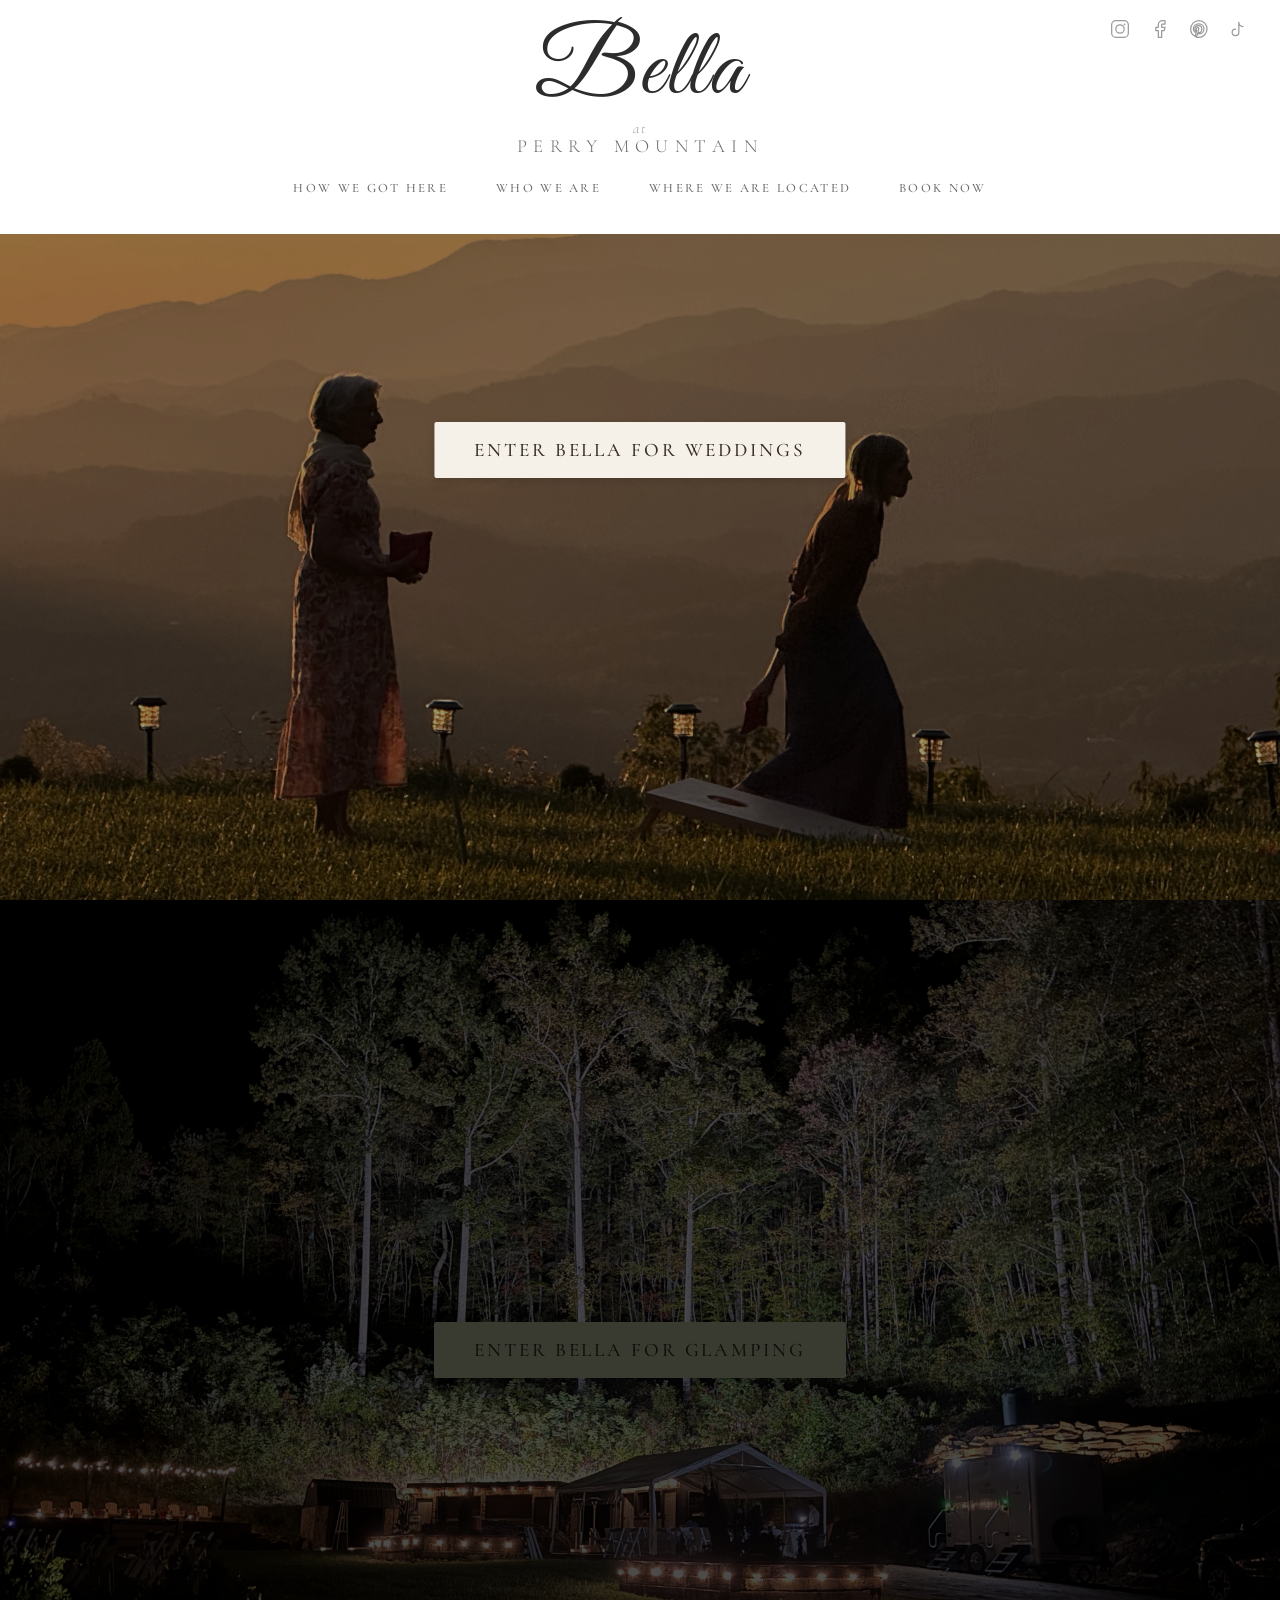
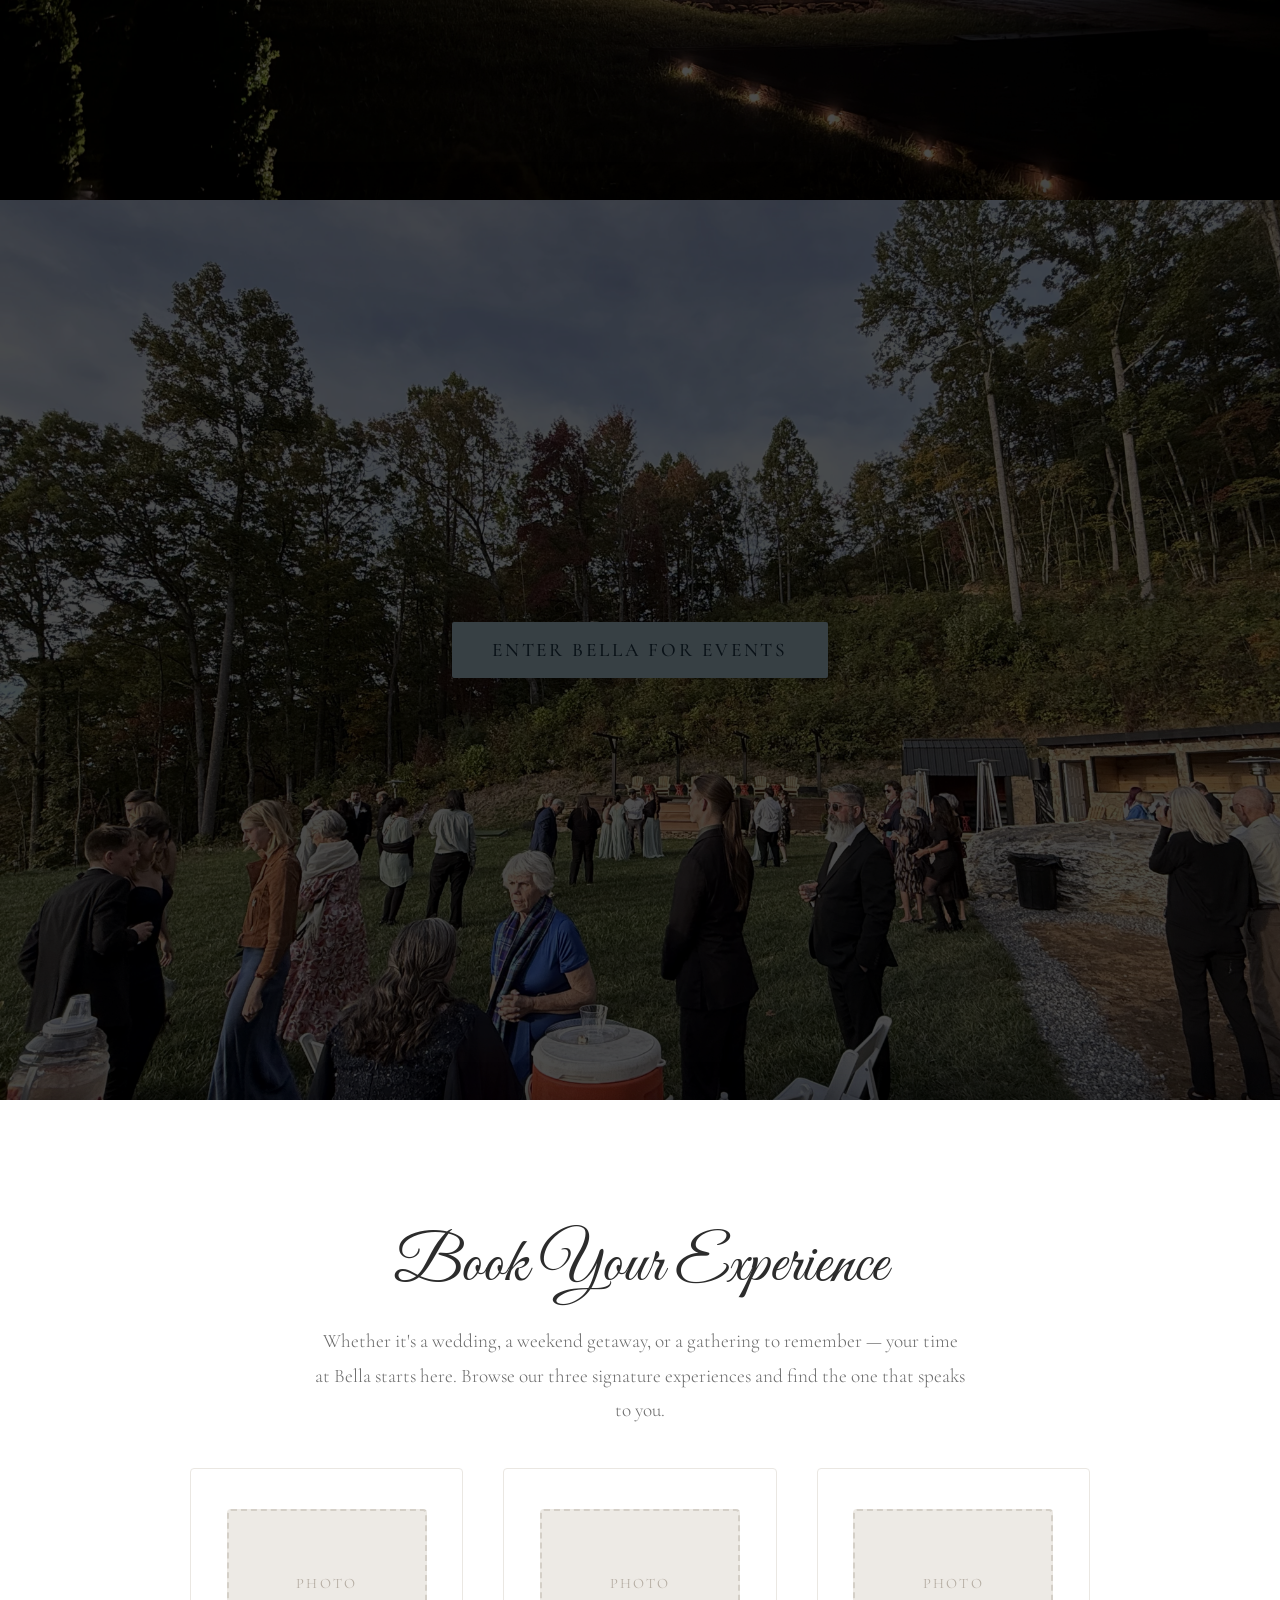
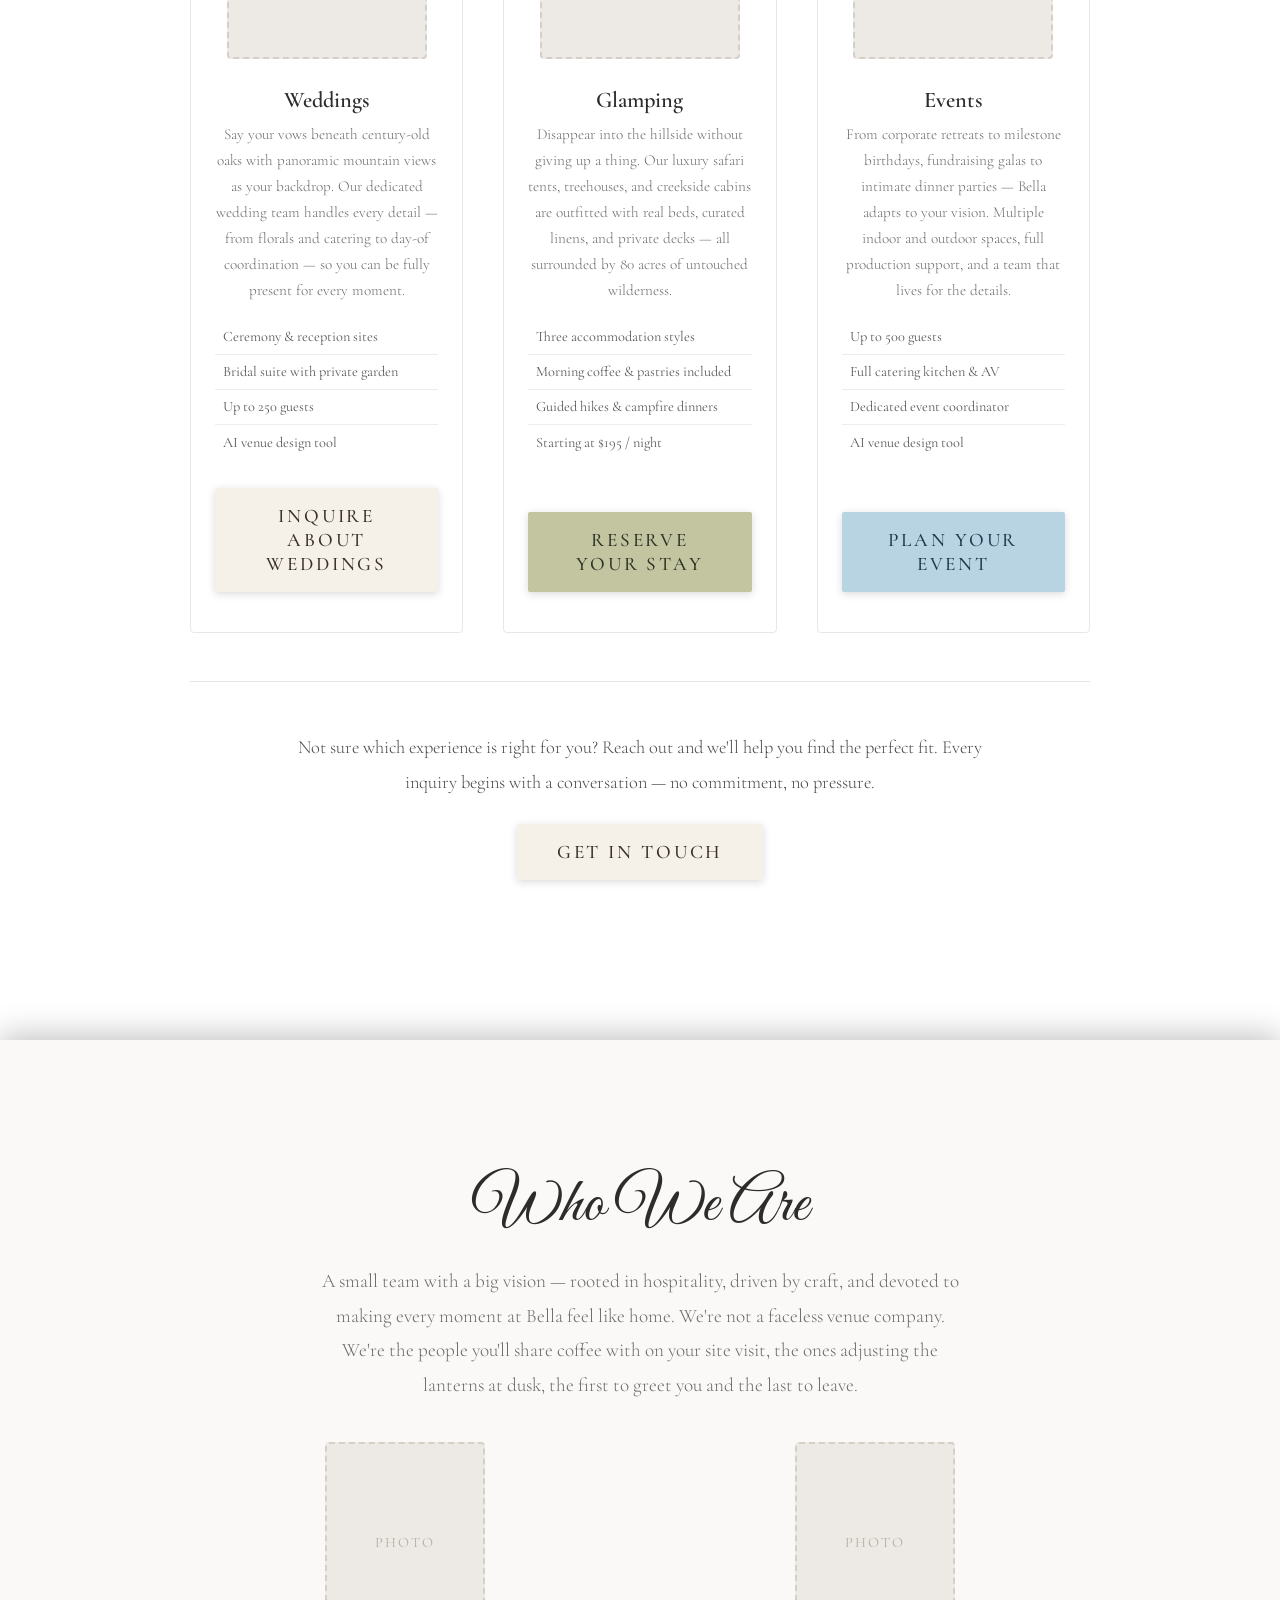
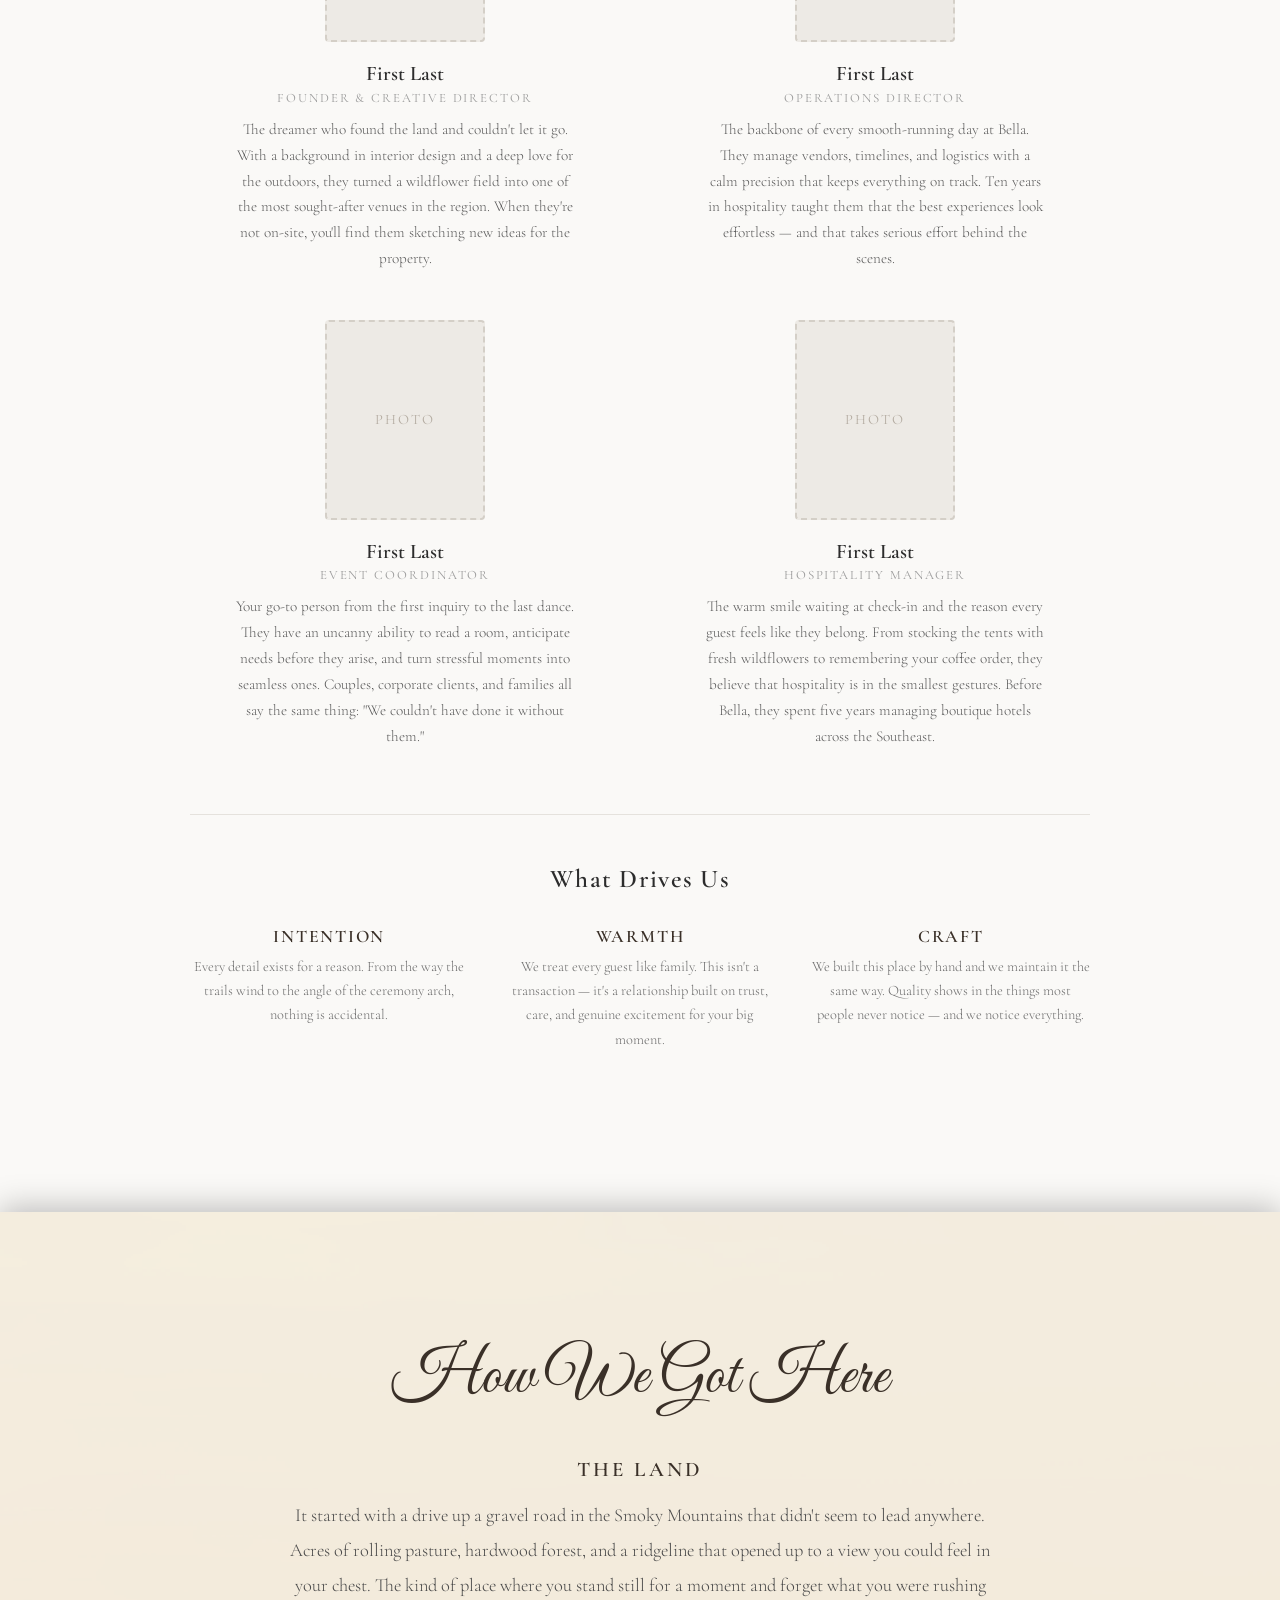
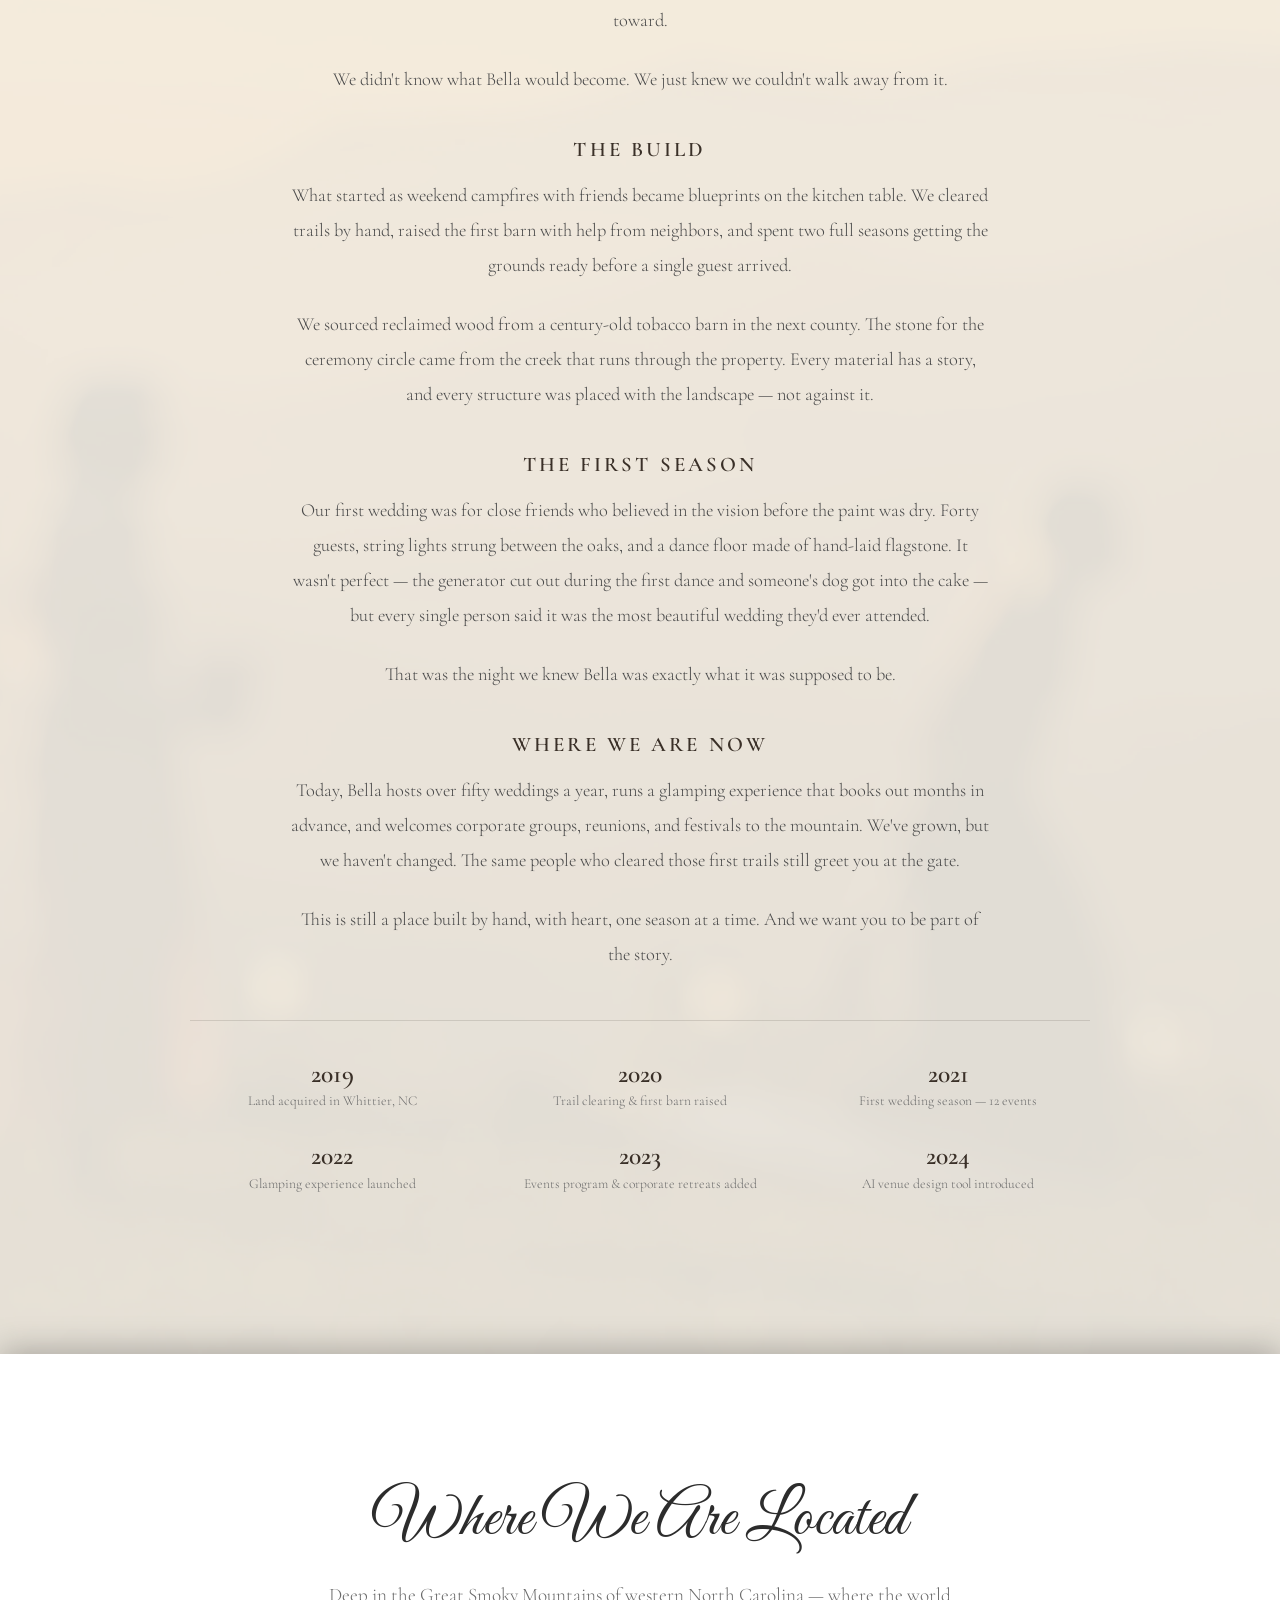
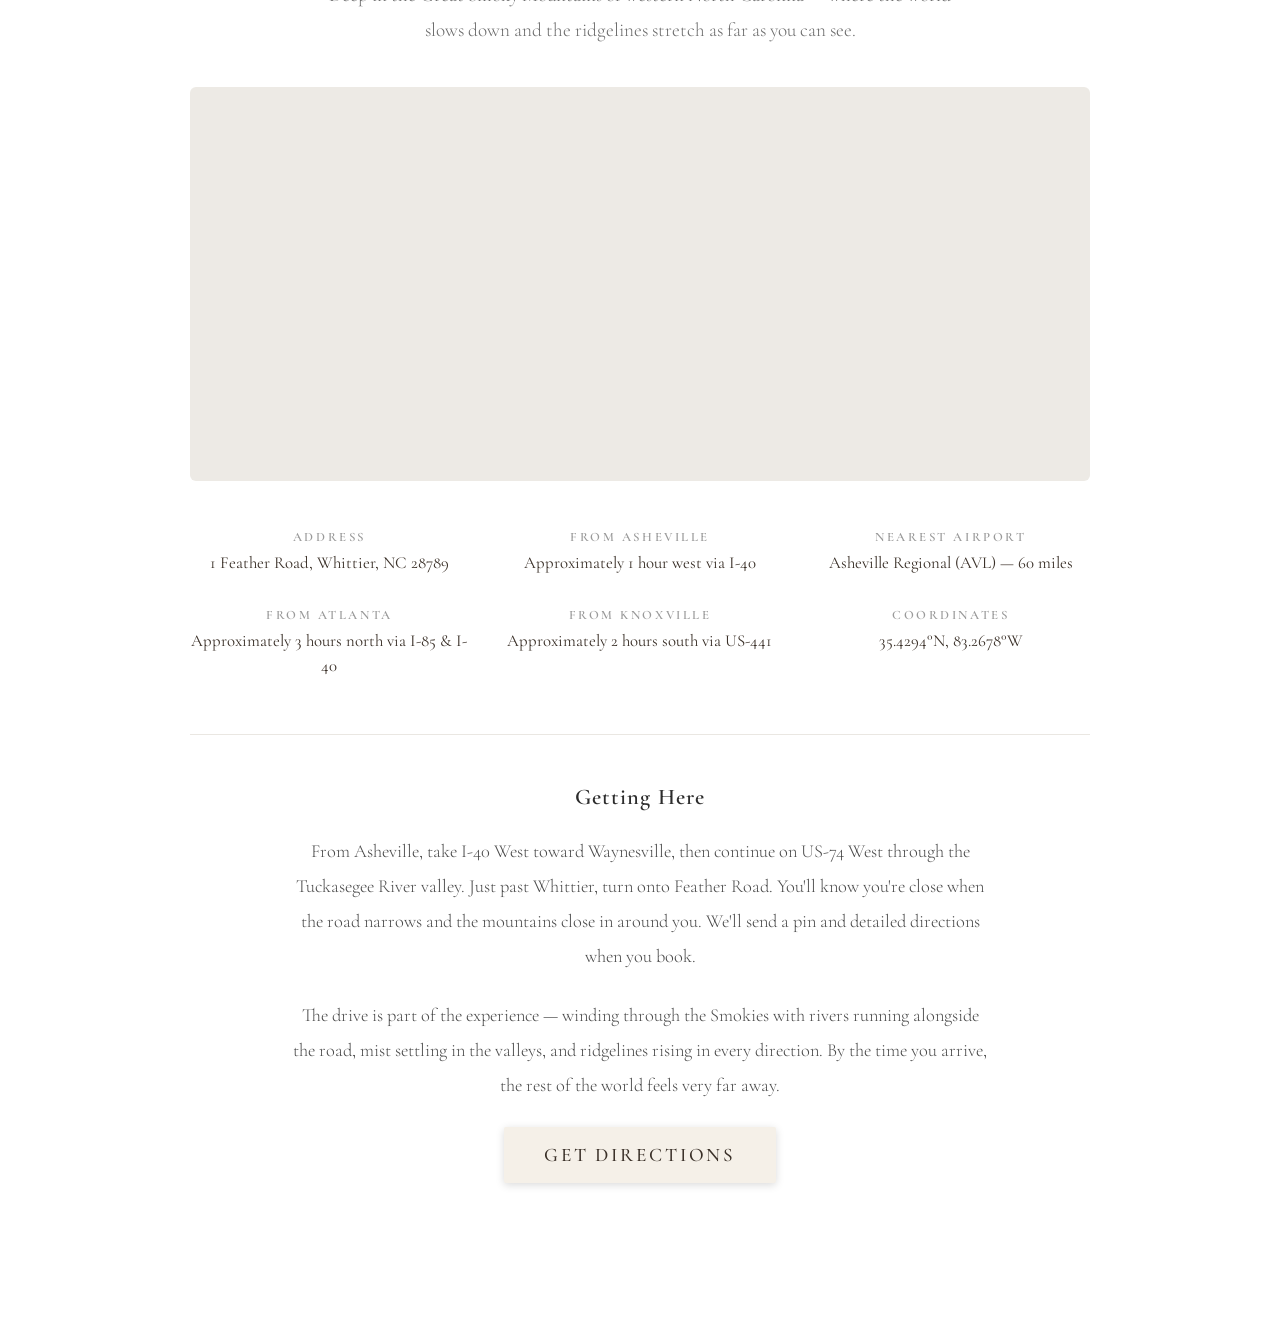
==== index.html @ 5f1b98a3 "first commit" ====
<!DOCTYPE html>
<html lang="en">
<head>
  <meta charset="UTF-8">
  <meta name="viewport" content="width=device-width, initial-scale=1.0">
  <title>Bella at Perry Mountain</title>
  <link rel="preconnect" href="https://fonts.googleapis.com">
  <link rel="preconnect" href="https://fonts.gstatic.com" crossorigin>
  <link href="https://fonts.googleapis.com/css2?family=Cormorant+Garamond:ital,wght@0,300;0,400;0,500;0,600;1,300;1,400&family=Great+Vibes&display=swap" rel="stylesheet">
  <link rel="stylesheet" href="base.css">
  <link rel="stylesheet" href="styles.css">
</head>
<body>

  <header class="site-header">
    <div class="header-social">
      <!-- Instagram -->
      <a href="#" class="header-social__link" aria-label="Instagram">
        <svg viewBox="0 0 24 24" fill="none" stroke="currentColor" stroke-width="1.5" stroke-linecap="round" stroke-linejoin="round">
          <rect x="2" y="2" width="20" height="20" rx="5" ry="5"/>
          <circle cx="12" cy="12" r="5"/>
          <circle cx="17.5" cy="6.5" r="1" fill="currentColor" stroke="none"/>
        </svg>
      </a>
      <!-- Facebook -->
      <a href="#" class="header-social__link" aria-label="Facebook">
        <svg viewBox="0 0 24 24" fill="none" stroke="currentColor" stroke-width="1.5" stroke-linecap="round" stroke-linejoin="round">
          <path d="M18 2h-3a5 5 0 0 0-5 5v3H7v4h3v8h4v-8h3l1-4h-4V7a1 1 0 0 1 1-1h3z"/>
        </svg>
      </a>
      <!-- Pinterest -->
      <a href="#" class="header-social__link" aria-label="Pinterest">
        <svg viewBox="0 0 24 24" fill="none" stroke="currentColor" stroke-width="1.5" stroke-linecap="round" stroke-linejoin="round">
          <path d="M12 2C6.48 2 2 6.48 2 12c0 4.08 2.46 7.58 5.97 9.1-.08-.72-.16-1.84.03-2.63.17-.71 1.12-4.74 1.12-4.74s-.29-.57-.29-1.41c0-1.32.77-2.31 1.72-2.31.81 0 1.2.61 1.2 1.34 0 .82-.52 2.04-.79 3.17-.22.95.47 1.72 1.41 1.72 1.69 0 2.99-1.78 2.99-4.36 0-2.28-1.64-3.87-3.98-3.87-2.71 0-4.3 2.03-4.3 4.13 0 .82.31 1.69.71 2.17.08.09.09.18.07.27-.07.3-.24.95-.27 1.08-.04.18-.14.22-.33.13-1.24-.58-2.01-2.39-2.01-3.85 0-3.13 2.27-6 6.56-6 3.44 0 6.12 2.46 6.12 5.74 0 3.42-2.16 6.17-5.15 6.17-1.01 0-1.95-.52-2.28-1.14l-.62 2.36c-.22.87-.83 1.96-1.24 2.62.93.29 1.92.44 2.95.44 5.52 0 10-4.48 10-10S17.52 2 12 2z"/>
        </svg>
      </a>
      <!-- TikTok -->
      <a href="#" class="header-social__link" aria-label="TikTok">
        <svg viewBox="0 0 24 24" fill="none" stroke="currentColor" stroke-width="1.5" stroke-linecap="round" stroke-linejoin="round">
          <path d="M9 12a4 4 0 1 0 4 4V4a5 5 0 0 0 5 5"/>
        </svg>
      </a>
    </div>
    <div class="header-brand">
      <h1 class="brand-name">Bella</h1>
      <p class="brand-at">at</p>
      <p class="brand-location">Perry Mountain</p>
    </div>
    <nav class="header-nav">
      <a href="#how-we-got-here" class="header-nav__link">How We Got Here</a>
      <a href="#who-we-are" class="header-nav__link">Who We Are</a>
      <a href="#where-we-are" class="header-nav__link">Where We Are Located</a>
      <a href="#book-now" class="header-nav__link">Book Now</a>
    </nav>
  </header>

  <main class="sections">
    <section class="section section--weddings">
      <div class="section__overlay"></div>
    </section>

    <section class="section section--glamping">
      <div class="section__overlay"></div>
      <div class="section__content">
        <a href="glamping.html" class="btn btn--olive">Enter Bella for Glamping</a>
      </div>
    </section>

    <section class="section section--events">
      <div class="section__overlay"></div>
      <div class="section__content">
        <a href="events.html" class="btn btn--blue">Enter Bella for Events</a>
      </div>
    </section>
  </main>

  <!-- Wedding button lives outside sections so position:fixed works -->
  <a href="weddings.html" class="btn btn--cream btn--wedding-fixed">Enter Bella for Weddings</a>

  <!-- ===== Book Now ===== -->
  <div id="book-now" class="hp-scroll-wrap">
    <section class="hp-section hp-book">
      <div class="hp-container hp-fade">
        <h2 class="hp-heading">Book Your Experience</h2>
        <p class="hp-subtext">
          Whether it's a wedding, a weekend getaway, or a gathering to remember &mdash;
          your time at Bella starts here. Browse our three signature experiences and find the
          one that speaks to you.
        </p>
        <div class="hp-book__options">
          <div class="hp-book__card">
            <div class="hp-book__card-icon">
              <div class="hp-placeholder-img hp-placeholder-img--sm"><span>Photo</span></div>
            </div>
            <h3 class="hp-book__card-title">Weddings</h3>
            <p class="hp-book__card-desc">
              Say your vows beneath century-old oaks with panoramic mountain views as your
              backdrop. Our dedicated wedding team handles every detail &mdash; from florals
              and catering to day-of coordination &mdash; so you can be fully present for
              every moment.
            </p>
            <ul class="hp-book__card-features">
              <li>Ceremony &amp; reception sites</li>
              <li>Bridal suite with private garden</li>
              <li>Up to 250 guests</li>
              <li>AI venue design tool</li>
            </ul>
            <a href="weddings.html" class="btn btn--cream">Inquire About Weddings</a>
          </div>
          <div class="hp-book__card">
            <div class="hp-book__card-icon">
              <div class="hp-placeholder-img hp-placeholder-img--sm"><span>Photo</span></div>
            </div>
            <h3 class="hp-book__card-title">Glamping</h3>
            <p class="hp-book__card-desc">
              Disappear into the hillside without giving up a thing. Our luxury safari tents,
              treehouses, and creekside cabins are outfitted with real beds, curated linens,
              and private decks &mdash; all surrounded by 80 acres of untouched wilderness.
            </p>
            <ul class="hp-book__card-features">
              <li>Three accommodation styles</li>
              <li>Morning coffee &amp; pastries included</li>
              <li>Guided hikes &amp; campfire dinners</li>
              <li>Starting at $195 / night</li>
            </ul>
            <a href="glamping.html" class="btn btn--olive">Reserve Your Stay</a>
          </div>
          <div class="hp-book__card">
            <div class="hp-book__card-icon">
              <div class="hp-placeholder-img hp-placeholder-img--sm"><span>Photo</span></div>
            </div>
            <h3 class="hp-book__card-title">Events</h3>
            <p class="hp-book__card-desc">
              From corporate retreats to milestone birthdays, fundraising galas to intimate
              dinner parties &mdash; Bella adapts to your vision. Multiple indoor and outdoor
              spaces, full production support, and a team that lives for the details.
            </p>
            <ul class="hp-book__card-features">
              <li>Up to 500 guests</li>
              <li>Full catering kitchen &amp; AV</li>
              <li>Dedicated event coordinator</li>
              <li>AI venue design tool</li>
            </ul>
            <a href="events.html" class="btn btn--blue">Plan Your Event</a>
          </div>
        </div>
        <div class="hp-book__footer">
          <p class="hp-body">
            Not sure which experience is right for you? Reach out and we'll help you
            find the perfect fit. Every inquiry begins with a conversation &mdash; no
            commitment, no pressure.
          </p>
          <a href="#" class="btn btn--cream">Get in Touch</a>
        </div>
      </div>
    </section>
  </div>

  <!-- ===== Who We Are ===== -->
  <div id="who-we-are" class="hp-scroll-wrap">
    <section class="hp-section hp-who">
      <div class="hp-container hp-fade">
        <h2 class="hp-heading">Who We Are</h2>
        <p class="hp-subtext">
          A small team with a big vision &mdash; rooted in hospitality, driven by craft,
          and devoted to making every moment at Bella feel like home. We're not a faceless
          venue company. We're the people you'll share coffee with on your site visit, the
          ones adjusting the lanterns at dusk, the first to greet you and the last to leave.
        </p>

        <div class="hp-who__grid">
          <div class="hp-who__card">
            <div class="hp-who__photo"><span class="hp-who__photo-label">Photo</span></div>
            <h3 class="hp-who__name">First Last</h3>
            <p class="hp-who__title">Founder &amp; Creative Director</p>
            <p class="hp-who__bio">
              The dreamer who found the land and couldn't let it go. With a background in
              interior design and a deep love for the outdoors, they turned a wildflower
              field into one of the most sought-after venues in the region. When they're
              not on-site, you'll find them sketching new ideas for the property.
            </p>
          </div>
          <div class="hp-who__card">
            <div class="hp-who__photo"><span class="hp-who__photo-label">Photo</span></div>
            <h3 class="hp-who__name">First Last</h3>
            <p class="hp-who__title">Operations Director</p>
            <p class="hp-who__bio">
              The backbone of every smooth-running day at Bella. They manage vendors,
              timelines, and logistics with a calm precision that keeps everything on track.
              Ten years in hospitality taught them that the best experiences look effortless
              &mdash; and that takes serious effort behind the scenes.
            </p>
          </div>
          <div class="hp-who__card">
            <div class="hp-who__photo"><span class="hp-who__photo-label">Photo</span></div>
            <h3 class="hp-who__name">First Last</h3>
            <p class="hp-who__title">Event Coordinator</p>
            <p class="hp-who__bio">
              Your go-to person from the first inquiry to the last dance. They have an
              uncanny ability to read a room, anticipate needs before they arise, and turn
              stressful moments into seamless ones. Couples, corporate clients, and families
              all say the same thing: "We couldn't have done it without them."
            </p>
          </div>
          <div class="hp-who__card">
            <div class="hp-who__photo"><span class="hp-who__photo-label">Photo</span></div>
            <h3 class="hp-who__name">First Last</h3>
            <p class="hp-who__title">Hospitality Manager</p>
            <p class="hp-who__bio">
              The warm smile waiting at check-in and the reason every guest feels like they
              belong. From stocking the tents with fresh wildflowers to remembering your
              coffee order, they believe that hospitality is in the smallest gestures. Before
              Bella, they spent five years managing boutique hotels across the Southeast.
            </p>
          </div>
        </div>

        <div class="hp-who__values">
          <h3 class="hp-who__values-heading">What Drives Us</h3>
          <div class="hp-who__values-grid">
            <div class="hp-who__value">
              <h4 class="hp-who__value-title">Intention</h4>
              <p class="hp-who__value-desc">
                Every detail exists for a reason. From the way the trails wind to the angle
                of the ceremony arch, nothing is accidental.
              </p>
            </div>
            <div class="hp-who__value">
              <h4 class="hp-who__value-title">Warmth</h4>
              <p class="hp-who__value-desc">
                We treat every guest like family. This isn't a transaction &mdash; it's a
                relationship built on trust, care, and genuine excitement for your big moment.
              </p>
            </div>
            <div class="hp-who__value">
              <h4 class="hp-who__value-title">Craft</h4>
              <p class="hp-who__value-desc">
                We built this place by hand and we maintain it the same way. Quality shows in
                the things most people never notice &mdash; and we notice everything.
              </p>
            </div>
          </div>
        </div>
      </div>
    </section>
  </div>

  <!-- ===== How We Got Here ===== -->
  <div id="how-we-got-here" class="hp-scroll-wrap">
    <section class="hp-section hp-story">
      <div class="hp-story__bg"></div>
      <div class="hp-story__overlay"></div>
      <div class="hp-container hp-story__content hp-fade">
        <h2 class="hp-heading">How We Got Here</h2>

        <div class="hp-story__chapter">
          <h3 class="hp-story__chapter-title">The Land</h3>
          <p class="hp-body">
            It started with a drive up a gravel road in the Smoky Mountains that didn't
            seem to lead anywhere. Acres of rolling pasture, hardwood forest, and a ridgeline
            that opened up to a view you could feel in your chest. The kind of place where you
            stand still for a moment and forget what you were rushing toward.
          </p>
          <p class="hp-body">
            We didn't know what Bella would become. We just knew we couldn't walk away from it.
          </p>
        </div>

        <div class="hp-story__chapter">
          <h3 class="hp-story__chapter-title">The Build</h3>
          <p class="hp-body">
            What started as weekend campfires with friends became blueprints on the kitchen
            table. We cleared trails by hand, raised the first barn with help from neighbors,
            and spent two full seasons getting the grounds ready before a single guest arrived.
          </p>
          <p class="hp-body">
            We sourced reclaimed wood from a century-old tobacco barn in the next county.
            The stone for the ceremony circle came from the creek that runs through the
            property. Every material has a story, and every structure was placed with the
            landscape &mdash; not against it.
          </p>
        </div>

        <div class="hp-story__chapter">
          <h3 class="hp-story__chapter-title">The First Season</h3>
          <p class="hp-body">
            Our first wedding was for close friends who believed in the vision before
            the paint was dry. Forty guests, string lights strung between the oaks, and a
            dance floor made of hand-laid flagstone. It wasn't perfect &mdash; the
            generator cut out during the first dance and someone's dog got into the cake
            &mdash; but every single person said it was the most beautiful wedding they'd
            ever attended.
          </p>
          <p class="hp-body">
            That was the night we knew Bella was exactly what it was supposed to be.
          </p>
        </div>

        <div class="hp-story__chapter">
          <h3 class="hp-story__chapter-title">Where We Are Now</h3>
          <p class="hp-body">
            Today, Bella hosts over fifty weddings a year, runs a glamping experience that
            books out months in advance, and welcomes corporate groups, reunions, and
            festivals to the mountain. We've grown, but we haven't changed. The same people
            who cleared those first trails still greet you at the gate.
          </p>
          <p class="hp-body">
            This is still a place built by hand, with heart, one season at a time. And we
            want you to be part of the story.
          </p>
        </div>

        <div class="hp-story__timeline">
          <div class="hp-story__milestone">
            <span class="hp-story__milestone-year">2019</span>
            <span class="hp-story__milestone-text">Land acquired in Whittier, NC</span>
          </div>
          <div class="hp-story__milestone">
            <span class="hp-story__milestone-year">2020</span>
            <span class="hp-story__milestone-text">Trail clearing &amp; first barn raised</span>
          </div>
          <div class="hp-story__milestone">
            <span class="hp-story__milestone-year">2021</span>
            <span class="hp-story__milestone-text">First wedding season &mdash; 12 events</span>
          </div>
          <div class="hp-story__milestone">
            <span class="hp-story__milestone-year">2022</span>
            <span class="hp-story__milestone-text">Glamping experience launched</span>
          </div>
          <div class="hp-story__milestone">
            <span class="hp-story__milestone-year">2023</span>
            <span class="hp-story__milestone-text">Events program &amp; corporate retreats added</span>
          </div>
          <div class="hp-story__milestone">
            <span class="hp-story__milestone-year">2024</span>
            <span class="hp-story__milestone-text">AI venue design tool introduced</span>
          </div>
        </div>
      </div>
    </section>
  </div>

  <!-- ===== Where We Are Located ===== -->
  <div id="where-we-are" class="hp-scroll-wrap">
    <section class="hp-section hp-location">
      <div class="hp-container hp-fade">
        <h2 class="hp-heading">Where We Are Located</h2>
        <p class="hp-subtext">
          Deep in the Great Smoky Mountains of western North Carolina &mdash;
          where the world slows down and the ridgelines stretch as far as you can see.
        </p>
        <div class="hp-location__map">
          <iframe
            src="https://www.google.com/maps/embed?pb=!1m18!1m12!1m3!1d3248.5!2d-83.2697425!3d35.4294298!2m3!1f0!2f0!3f0!3m2!1i1024!2i768!4f13.1!3m3!1m2!1s0x885941bca0c801f3%3A0x28cdac75ee9d4eee!2sBella%20Fiaba%20Venue!5e0!3m2!1sen!2sus!4v1700000000000"
            width="100%"
            height="100%"
            style="border:0;"
            allowfullscreen=""
            loading="lazy"
            referrerpolicy="no-referrer-when-downgrade">
          </iframe>
        </div>
        <div class="hp-location__details">
          <div class="hp-location__detail">
            <span class="hp-location__detail-label">Address</span>
            <span class="hp-location__detail-value">1 Feather Road, Whittier, NC 28789</span>
          </div>
          <div class="hp-location__detail">
            <span class="hp-location__detail-label">From Asheville</span>
            <span class="hp-location__detail-value">Approximately 1 hour west via I-40</span>
          </div>
          <div class="hp-location__detail">
            <span class="hp-location__detail-label">Nearest Airport</span>
            <span class="hp-location__detail-value">Asheville Regional (AVL) &mdash; 60 miles</span>
          </div>
          <div class="hp-location__detail">
            <span class="hp-location__detail-label">From Atlanta</span>
            <span class="hp-location__detail-value">Approximately 3 hours north via I-85 &amp; I-40</span>
          </div>
          <div class="hp-location__detail">
            <span class="hp-location__detail-label">From Knoxville</span>
            <span class="hp-location__detail-value">Approximately 2 hours south via US-441</span>
          </div>
          <div class="hp-location__detail">
            <span class="hp-location__detail-label">Coordinates</span>
            <span class="hp-location__detail-value">35.4294&deg;N, 83.2678&deg;W</span>
          </div>
        </div>
        <div class="hp-location__directions">
          <h3 class="hp-location__directions-heading">Getting Here</h3>
          <p class="hp-body">
            From Asheville, take I-40 West toward Waynesville, then continue on US-74 West
            through the Tuckasegee River valley. Just past Whittier, turn onto Feather Road.
            You'll know you're close when the road narrows and the mountains close in around you.
            We'll send a pin and detailed directions when you book.
          </p>
          <p class="hp-body">
            The drive is part of the experience &mdash; winding through the Smokies with
            rivers running alongside the road, mist settling in the valleys, and ridgelines
            rising in every direction. By the time you arrive, the rest of the world feels
            very far away.
          </p>
          <a href="https://www.google.com/maps/place/Bella+Fiaba+Venue/@35.4294332,-83.2697425,17.34z/" class="btn btn--cream" target="_blank" rel="noopener">Get Directions</a>
        </div>
      </div>
    </section>
  </div>

  <script src="script.js"></script>
</body>
</html>
---- base.css ----
/* ===== Reset ===== */
*, *::before, *::after {
  margin: 0;
  padding: 0;
  box-sizing: border-box;
}

html {
  height: 100%;
  scroll-behavior: smooth;
}

body {
  min-height: 100%;
  font-family: 'Cormorant Garamond', Georgia, 'Times New Roman', serif;
  background: #fff;
  color: #2c2c2c;
  -webkit-font-smoothing: antialiased;
  -moz-osx-font-smoothing: grayscale;
}

a {
  text-decoration: none;
  color: inherit;
}

img {
  max-width: 100%;
  display: block;
}

/* ===== Buttons ===== */
.btn {
  display: inline-block;
  font-family: 'Cormorant Garamond', Georgia, serif;
  font-size: clamp(0.95rem, 1.8vw, 1.2rem);
  font-weight: 500;
  letter-spacing: 0.15em;
  text-transform: uppercase;
  padding: 1rem 2.5rem;
  border: none;
  border-radius: 2px;
  cursor: pointer;
  transition: transform 0.35s ease, box-shadow 0.35s ease, background-color 0.35s ease;
  box-shadow: 0 2px 8px rgba(0, 0, 0, 0.15);
  opacity: 0;
  animation: fadeIn 0.8s ease-out forwards;
}

/* Cream */
.btn--cream {
  background-color: #F5F0E8;
  color: #3a3028;
}

.btn--cream:hover {
  background-color: #efe9df;
}

/* Light Olive */
.btn--olive {
  background-color: #C2C5A0;
  color: #2e3325;
}

.btn--olive:hover {
  background-color: #b8bb94;
}

/* Light Blue */
.btn--blue {
  background-color: #B8D4E3;
  color: #1e3a4d;
}

.btn--blue:hover {
  background-color: #a9c9db;
}

/* ===== Shared Animations ===== */
@keyframes fadeInDown {
  from {
    opacity: 0;
    transform: translateY(-18px);
  }
  to {
    opacity: 1;
    transform: translateY(0);
  }
}

@keyframes fadeInUp {
  from {
    opacity: 0;
    transform: translateY(12px);
  }
  to {
    opacity: 1;
    transform: translateY(0);
  }
}

@keyframes fadeIn {
  from {
    opacity: 0;
  }
  to {
    opacity: 1;
  }
}

/* ===== Base Responsive ===== */
@media (max-width: 768px) {
  .btn {
    padding: 0.9rem 1.6rem;
    font-size: 0.85rem;
    letter-spacing: 0.08em;
    max-width: 85vw;
    text-align: center;
  }
}

@media (max-width: 400px) {
  .btn {
    padding: 0.8rem 1.2rem;
    font-size: 0.78rem;
    letter-spacing: 0.06em;
  }
}
---- styles.css ----
/* ==============================================
   Bella — Homepage Styles
   (Requires base.css to be loaded first)
   ============================================== */


/* ==============================================
   1. HEADER
   ============================================== */

.site-header {
  background: #fff;
  text-align: center;
  padding: 1.2rem 2rem 1.8rem;
  position: fixed;
  top: 0;
  left: 0;
  width: 100%;
  z-index: 5;
}

/* --- Social Icons (top-right) --- */
.header-social {
  position: absolute;
  top: 1.2rem;
  right: 2rem;
  display: flex;
  align-items: center;
  gap: 1.2rem;
}

.header-social__link {
  display: flex;
  align-items: center;
  justify-content: center;
  width: 20px;
  height: 20px;
  color: #9a9a9a;
  transition: color 0.3s ease;
}

.header-social__link:hover {
  color: #2c2c2c;
}

.header-social__link svg {
  width: 100%;
  height: 100%;
}

/* --- Brand --- */
.header-brand {
  text-align: center;
}

.brand-name {
  font-family: 'Great Vibes', 'Brush Script MT', cursive;
  font-size: clamp(3.5rem, 8vw, 6rem);
  font-weight: 400;
  line-height: 1.1;
  color: #2c2c2c;
  letter-spacing: 0.02em;
  opacity: 0;
  animation: fadeInDown 1s ease-out 0.2s forwards;
}

.brand-at {
  font-family: 'Cormorant Garamond', Georgia, serif;
  font-size: clamp(0.7rem, 1.4vw, 0.9rem);
  font-weight: 300;
  font-style: italic;
  letter-spacing: 0.15em;
  color: #9a9a9a;
  margin-top: -0.3rem;
  opacity: 0;
  animation: fadeIn 0.8s ease-out 0.45s forwards;
}

.brand-location {
  font-family: 'Cormorant Garamond', Georgia, serif;
  font-size: clamp(0.85rem, 2vw, 1.15rem);
  font-weight: 300;
  letter-spacing: 0.35em;
  text-transform: uppercase;
  color: #6b6b6b;
  margin-top: -0.1rem;
  opacity: 0;
  animation: fadeInUp 1s ease-out 0.6s forwards;
}

/* --- Nav Row (below brand) --- */
.header-nav {
  display: flex;
  justify-content: center;
  align-items: center;
  gap: 3rem;
  margin-top: 1rem;
}

.header-nav__link {
  font-family: 'Cormorant Garamond', Georgia, serif;
  font-size: 0.8rem;
  font-weight: 500;
  letter-spacing: 0.18em;
  text-transform: uppercase;
  color: #6b6b6b;
  text-decoration: none;
  transition: color 0.3s ease;
  padding: 0.4rem 0;
  white-space: nowrap;
}

.header-nav__link::after {
  content: '';
  display: block;
  width: 0;
  height: 1px;
  background: #2c2c2c;
  transition: width 0.3s ease;
  margin-top: 2px;
}

.header-nav__link:hover {
  color: #2c2c2c;
}

.header-nav__link:hover::after {
  width: 100%;
}


/* ==============================================
   2. HERO SLIDING PANELS (Weddings / Glamping / Events)
   ============================================== */

.sections {
  position: relative;
}

.section {
  position: sticky;
  top: 0;
  display: flex;
  align-items: center;
  justify-content: center;
  background-size: cover;
  background-position: center;
  background-repeat: no-repeat;
  overflow: hidden;
  filter: brightness(0.3);
  transition: filter 0.8s ease;
}

.section.in-view {
  filter: brightness(1);
}

.section--weddings {
  height: 100vh;
  z-index: 1;
  background-color: #3a3028;
  background-image: url('public/src/img/wedding-backdrop-noblur.webp');
  background-position: center 65%;
}

.section--glamping {
  height: 100vh;
  z-index: 2;
  box-shadow: 0 -4px 30px rgba(0, 0, 0, 0.25);
  background-color: #2e3325;
  background-image: url('public/src/img/glamping-backdrop.webp');
}

.section--events {
  height: 100vh;
  z-index: 3;
  box-shadow: 0 -4px 30px rgba(0, 0, 0, 0.25);
  background-color: #252e35;
  background-image: url('public/src/img/event-backdrop.webp');
}

/* --- Panel overlays --- */
.section__overlay {
  position: absolute;
  inset: 0;
  opacity: 0;
  transition: opacity 0.4s ease;
  z-index: 1;
}

.section.in-view .section__overlay {
  opacity: 1;
}

.section--weddings .section__overlay {
  background: rgba(0, 0, 0, 0.4);
}

.section--glamping .section__overlay {
  background: rgba(107, 112, 75, 0.5);
}

.section--events .section__overlay {
  background: rgba(130, 175, 210, 0.5);
}

.section__content {
  position: relative;
  z-index: 2;
}

/* --- Wedding button (fixed to viewport center) --- */
.btn--wedding-fixed {
  position: fixed;
  top: 50%;
  left: 50%;
  transform: translate(-50%, -50%);
  z-index: 1;
  opacity: 1;
  transition: opacity 0.3s ease;
}

.btn--wedding-fixed.is-hidden {
  opacity: 0;
  pointer-events: none;
}

/* --- Button animation delays --- */
.btn--cream { animation-delay: 1s; }
.btn--olive { animation-delay: 0s; }
.btn--blue  { animation-delay: 0s; }


/* ==============================================
   3. HOMEPAGE CONTENT SECTIONS (below panels)
   ============================================== */

/*
 * Structure: .hp-scroll-wrap > .hp-section (sticky)
 * The wrapper provides natural document height.
 * The section sticks at top:0 and scrolls through
 * its content, then the next wrapper/section slides over.
 * z-index goes on the WRAPPER so stacking works across siblings.
 */

.hp-scroll-wrap {
  position: relative;
}

.hp-scroll-wrap:nth-of-type(1) { z-index: 4; }
.hp-scroll-wrap:nth-of-type(2) { z-index: 5; }
.hp-scroll-wrap:nth-of-type(3) { z-index: 6; }
.hp-scroll-wrap:nth-of-type(4) { z-index: 7; }

.hp-section {
  position: sticky;
  top: 0;
  min-height: 100vh;
  display: flex;
  align-items: center;
  justify-content: center;
  padding: 6rem 2rem;
  box-shadow: 0 -4px 30px rgba(0, 0, 0, 0.25);
}

/* --- Shared typography --- */
.hp-container {
  max-width: 900px;
  width: 100%;
  margin: 0 auto;
  padding-top: 2rem;
  padding-bottom: 4rem;
}

.hp-heading {
  font-family: 'Great Vibes', 'Brush Script MT', cursive;
  font-size: clamp(2.5rem, 6vw, 4rem);
  font-weight: 400;
  color: #2c2c2c;
  text-align: center;
  margin-bottom: 1.2rem;
  line-height: 1.2;
}

.hp-subtext {
  font-family: 'Cormorant Garamond', Georgia, serif;
  font-size: clamp(1rem, 2vw, 1.2rem);
  font-weight: 300;
  color: #6b6b6b;
  text-align: center;
  line-height: 1.8;
  max-width: 650px;
  margin: 0 auto 2.5rem;
}

.hp-body {
  font-family: 'Cormorant Garamond', Georgia, serif;
  font-size: clamp(1rem, 1.8vw, 1.15rem);
  font-weight: 300;
  color: #4a4a4a;
  line-height: 1.9;
  margin-bottom: 1.5rem;
  text-align: center;
  max-width: 700px;
  margin-left: auto;
  margin-right: auto;
}

/* --- Shared placeholder image --- */
.hp-placeholder-img {
  background: #edeae5;
  border: 2px dashed #d4cfc7;
  border-radius: 4px;
  display: flex;
  align-items: center;
  justify-content: center;
}

.hp-placeholder-img span {
  font-family: 'Cormorant Garamond', Georgia, serif;
  font-size: 0.9rem;
  font-weight: 400;
  letter-spacing: 0.15em;
  text-transform: uppercase;
  color: #b5ada3;
}

.hp-placeholder-img--sm {
  width: 100%;
  aspect-ratio: 4 / 3;
  margin-bottom: 1.2rem;
}

/* --- Scroll fade-in --- */
.hp-fade {
  opacity: 0;
  transform: translateY(30px);
  transition: opacity 0.8s ease-out, transform 0.8s ease-out;
}

.hp-fade.is-visible {
  opacity: 1;
  transform: translateY(0);
}


/* ==============================================
   3a. Book Now
   ============================================== */

.hp-book {
  background: #fff;
}

.hp-book__options {
  display: grid;
  grid-template-columns: repeat(3, 1fr);
  gap: 2.5rem;
  margin-top: 1rem;
  margin-bottom: 3rem;
}

.hp-book__card {
  text-align: center;
  padding: 2.5rem 1.5rem;
  border: 1px solid #eae7e2;
  border-radius: 4px;
  transition: box-shadow 0.3s ease;
  display: flex;
  flex-direction: column;
  align-items: center;
}

.hp-book__card:hover {
  box-shadow: 0 4px 20px rgba(0, 0, 0, 0.08);
}

.hp-book__card-icon {
  width: 100%;
  max-width: 200px;
  margin-bottom: 0.5rem;
}

.hp-book__card-title {
  font-family: 'Cormorant Garamond', Georgia, serif;
  font-size: 1.4rem;
  font-weight: 600;
  color: #2c2c2c;
  margin-bottom: 0.6rem;
}

.hp-book__card-desc {
  font-family: 'Cormorant Garamond', Georgia, serif;
  font-size: 0.95rem;
  font-weight: 300;
  color: #6b6b6b;
  line-height: 1.7;
  margin-bottom: 1rem;
}

.hp-book__card-features {
  list-style: none;
  padding: 0;
  margin: 0 0 1.8rem;
  text-align: left;
  width: 100%;
}

.hp-book__card-features li {
  font-family: 'Cormorant Garamond', Georgia, serif;
  font-size: 0.9rem;
  font-weight: 400;
  color: #5a5a5a;
  line-height: 1.6;
  padding: 0.35rem 0 0.35rem 0.5rem;
  border-bottom: 1px solid #f0ede8;
}

.hp-book__card-features li:last-child {
  border-bottom: none;
}

.hp-book__card .btn {
  margin-top: auto;
}

.hp-book__footer {
  text-align: center;
  border-top: 1px solid #eae7e2;
  padding-top: 3rem;
}


/* ==============================================
   3b. Who We Are
   ============================================== */

.hp-who {
  background: #faf9f7;
}

.hp-who__grid {
  display: grid;
  grid-template-columns: repeat(2, 1fr);
  gap: 3rem 2.5rem;
  margin-bottom: 4rem;
}

.hp-who__card {
  text-align: center;
}

.hp-who__photo {
  width: 160px;
  height: 200px;
  margin: 0 auto 1.2rem;
  background: #edeae5;
  border: 2px dashed #d4cfc7;
  border-radius: 4px;
  display: flex;
  align-items: center;
  justify-content: center;
}

.hp-who__photo-label {
  font-family: 'Cormorant Garamond', Georgia, serif;
  font-size: 0.9rem;
  font-weight: 400;
  letter-spacing: 0.15em;
  text-transform: uppercase;
  color: #b5ada3;
}

.hp-who__name {
  font-family: 'Cormorant Garamond', Georgia, serif;
  font-size: 1.3rem;
  font-weight: 600;
  color: #2c2c2c;
  margin-bottom: 0.2rem;
}

.hp-who__title {
  font-family: 'Cormorant Garamond', Georgia, serif;
  font-size: 0.8rem;
  font-weight: 400;
  letter-spacing: 0.15em;
  text-transform: uppercase;
  color: #9a9a9a;
  margin-bottom: 0.7rem;
}

.hp-who__bio {
  font-family: 'Cormorant Garamond', Georgia, serif;
  font-size: 0.95rem;
  font-weight: 300;
  color: #5a5a5a;
  line-height: 1.7;
  max-width: 340px;
  margin: 0 auto;
}

/* Values */
.hp-who__values {
  border-top: 1px solid #e5e2dd;
  padding-top: 3rem;
  text-align: center;
}

.hp-who__values-heading {
  font-family: 'Cormorant Garamond', Georgia, serif;
  font-size: 1.6rem;
  font-weight: 600;
  color: #2c2c2c;
  margin-bottom: 2rem;
  letter-spacing: 0.05em;
}

.hp-who__values-grid {
  display: grid;
  grid-template-columns: repeat(3, 1fr);
  gap: 2rem;
}

.hp-who__value-title {
  font-family: 'Cormorant Garamond', Georgia, serif;
  font-size: 1.1rem;
  font-weight: 600;
  color: #3a3028;
  margin-bottom: 0.5rem;
  letter-spacing: 0.1em;
  text-transform: uppercase;
}

.hp-who__value-desc {
  font-family: 'Cormorant Garamond', Georgia, serif;
  font-size: 0.9rem;
  font-weight: 300;
  color: #6b6b6b;
  line-height: 1.7;
}


/* ==============================================
   3c. How We Got Here
   ============================================== */

.hp-story {
  background: #f5f0e8;
}

.hp-story__bg {
  position: absolute;
  inset: 0;
  background-image: url('public/src/img/wedding-backdrop.webp');
  background-size: cover;
  background-position: center;
  z-index: 0;
}

.hp-story__overlay {
  position: absolute;
  inset: 0;
  background: rgba(245, 240, 232, 0.92);
  z-index: 1;
}

.hp-story__content {
  position: relative;
  z-index: 2;
}

.hp-story .hp-heading {
  color: #3a3028;
  margin-bottom: 2.5rem;
}

.hp-story__chapter {
  margin-bottom: 2.5rem;
}

.hp-story__chapter-title {
  font-family: 'Cormorant Garamond', Georgia, serif;
  font-size: 1.3rem;
  font-weight: 600;
  color: #3a3028;
  text-align: center;
  letter-spacing: 0.15em;
  text-transform: uppercase;
  margin-bottom: 1rem;
}

/* Timeline */
.hp-story__timeline {
  margin-top: 3rem;
  padding-top: 2.5rem;
  border-top: 1px solid rgba(58, 48, 40, 0.15);
  display: grid;
  grid-template-columns: repeat(3, 1fr);
  gap: 2rem 1.5rem;
}

.hp-story__milestone {
  display: flex;
  flex-direction: column;
  align-items: center;
  text-align: center;
  gap: 0.3rem;
}

.hp-story__milestone-year {
  font-family: 'Cormorant Garamond', Georgia, serif;
  font-size: 1.6rem;
  font-weight: 600;
  color: #3a3028;
  line-height: 1;
}

.hp-story__milestone-text {
  font-family: 'Cormorant Garamond', Georgia, serif;
  font-size: 0.85rem;
  font-weight: 300;
  color: #6b6b6b;
  line-height: 1.5;
}


/* ==============================================
   3d. Where We Are Located
   ============================================== */

.hp-location {
  background: #fff;
}

.hp-location__map {
  width: 100%;
  aspect-ratio: 16 / 7;
  background: #edeae5;
  border-radius: 6px;
  overflow: hidden;
  margin-bottom: 3rem;
}

.hp-location__map iframe {
  display: block;
  width: 100%;
  height: 100%;
}

.hp-location__details {
  display: grid;
  grid-template-columns: repeat(3, 1fr);
  gap: 2rem;
  text-align: center;
  margin-bottom: 3.5rem;
}

.hp-location__detail {
  display: flex;
  flex-direction: column;
  gap: 0.3rem;
}

.hp-location__detail-label {
  font-family: 'Cormorant Garamond', Georgia, serif;
  font-size: 0.8rem;
  font-weight: 600;
  letter-spacing: 0.2em;
  text-transform: uppercase;
  color: #9a9a9a;
}

.hp-location__detail-value {
  font-family: 'Cormorant Garamond', Georgia, serif;
  font-size: 1.05rem;
  font-weight: 400;
  color: #3a3028;
  line-height: 1.5;
}

.hp-location__directions {
  text-align: center;
  border-top: 1px solid #eae7e2;
  padding-top: 3rem;
}

.hp-location__directions-heading {
  font-family: 'Cormorant Garamond', Georgia, serif;
  font-size: 1.4rem;
  font-weight: 600;
  color: #2c2c2c;
  margin-bottom: 1.5rem;
  letter-spacing: 0.05em;
}


/* ==============================================
   4. RESPONSIVE
   ============================================== */

/* --- Tablet & smaller --- */
@media (max-width: 768px) {

  /* Header */
  .site-header {
    padding: 1rem 1rem 1rem;
  }

  .header-nav {
    gap: 1.2rem;
    flex-wrap: wrap;
  }

  .header-nav__link {
    font-size: 0.55rem;
    letter-spacing: 0.08em;
  }

  .brand-name {
    font-size: clamp(2.8rem, 12vw, 4rem);
  }

  .brand-at {
    font-size: 0.7rem;
  }

  .brand-location {
    font-size: 0.8rem;
    letter-spacing: 0.25em;
  }

  .header-social {
    gap: 1rem;
    top: 0.8rem;
    right: 1rem;
  }

  .header-social__link {
    width: 17px;
    height: 17px;
  }

  /* Hero panels */
  .btn--wedding-fixed {
    padding: 0.9rem 1.6rem;
    font-size: 0.85rem;
    letter-spacing: 0.08em;
    max-width: 85vw;
    white-space: nowrap;
  }

  .section--weddings {
    background-position: center 60%;
  }

  /* Content sections */
  .hp-section {
    padding: 4rem 1.5rem;
  }

  .hp-book__options {
    grid-template-columns: 1fr;
    max-width: 400px;
    margin: 1rem auto 2rem;
  }

  .hp-who__grid {
    grid-template-columns: 1fr;
    max-width: 350px;
    margin: 0 auto 3rem;
  }

  .hp-who__values-grid {
    grid-template-columns: 1fr;
    gap: 1.5rem;
  }

  .hp-story__timeline {
    grid-template-columns: repeat(2, 1fr);
    gap: 1.5rem;
  }

  .hp-location__details {
    grid-template-columns: 1fr;
    gap: 1.2rem;
  }
}

/* --- Small phones --- */
@media (max-width: 400px) {
  .btn--wedding-fixed {
    padding: 0.8rem 1.2rem;
    font-size: 0.78rem;
    letter-spacing: 0.06em;
  }

  .hp-section {
    padding: 3rem 1rem;
  }

  .hp-story__timeline {
    grid-template-columns: 1fr;
  }
}

/* --- Short viewports --- */
@media (max-height: 500px) {
  .section--weddings,
  .section--glamping,
  .section--events {
    height: 100vh;
    min-height: 300px;
  }
}
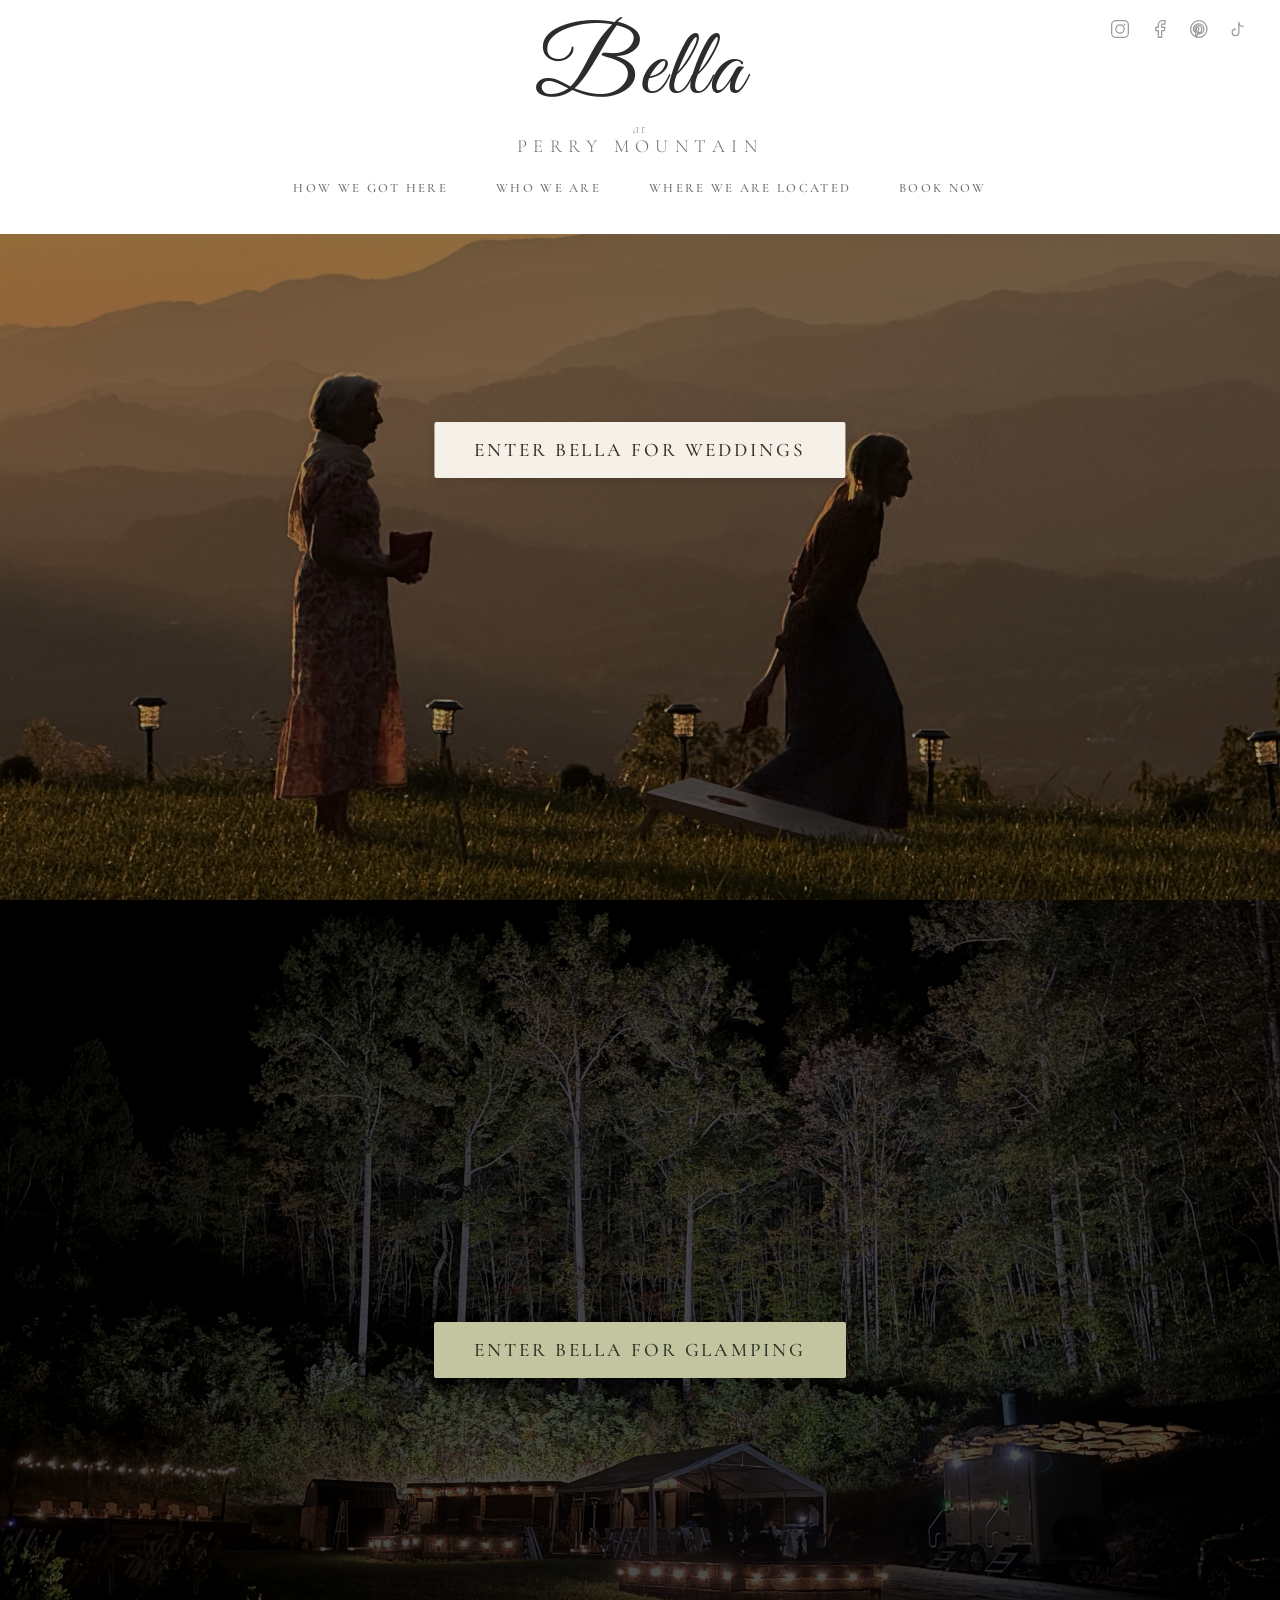
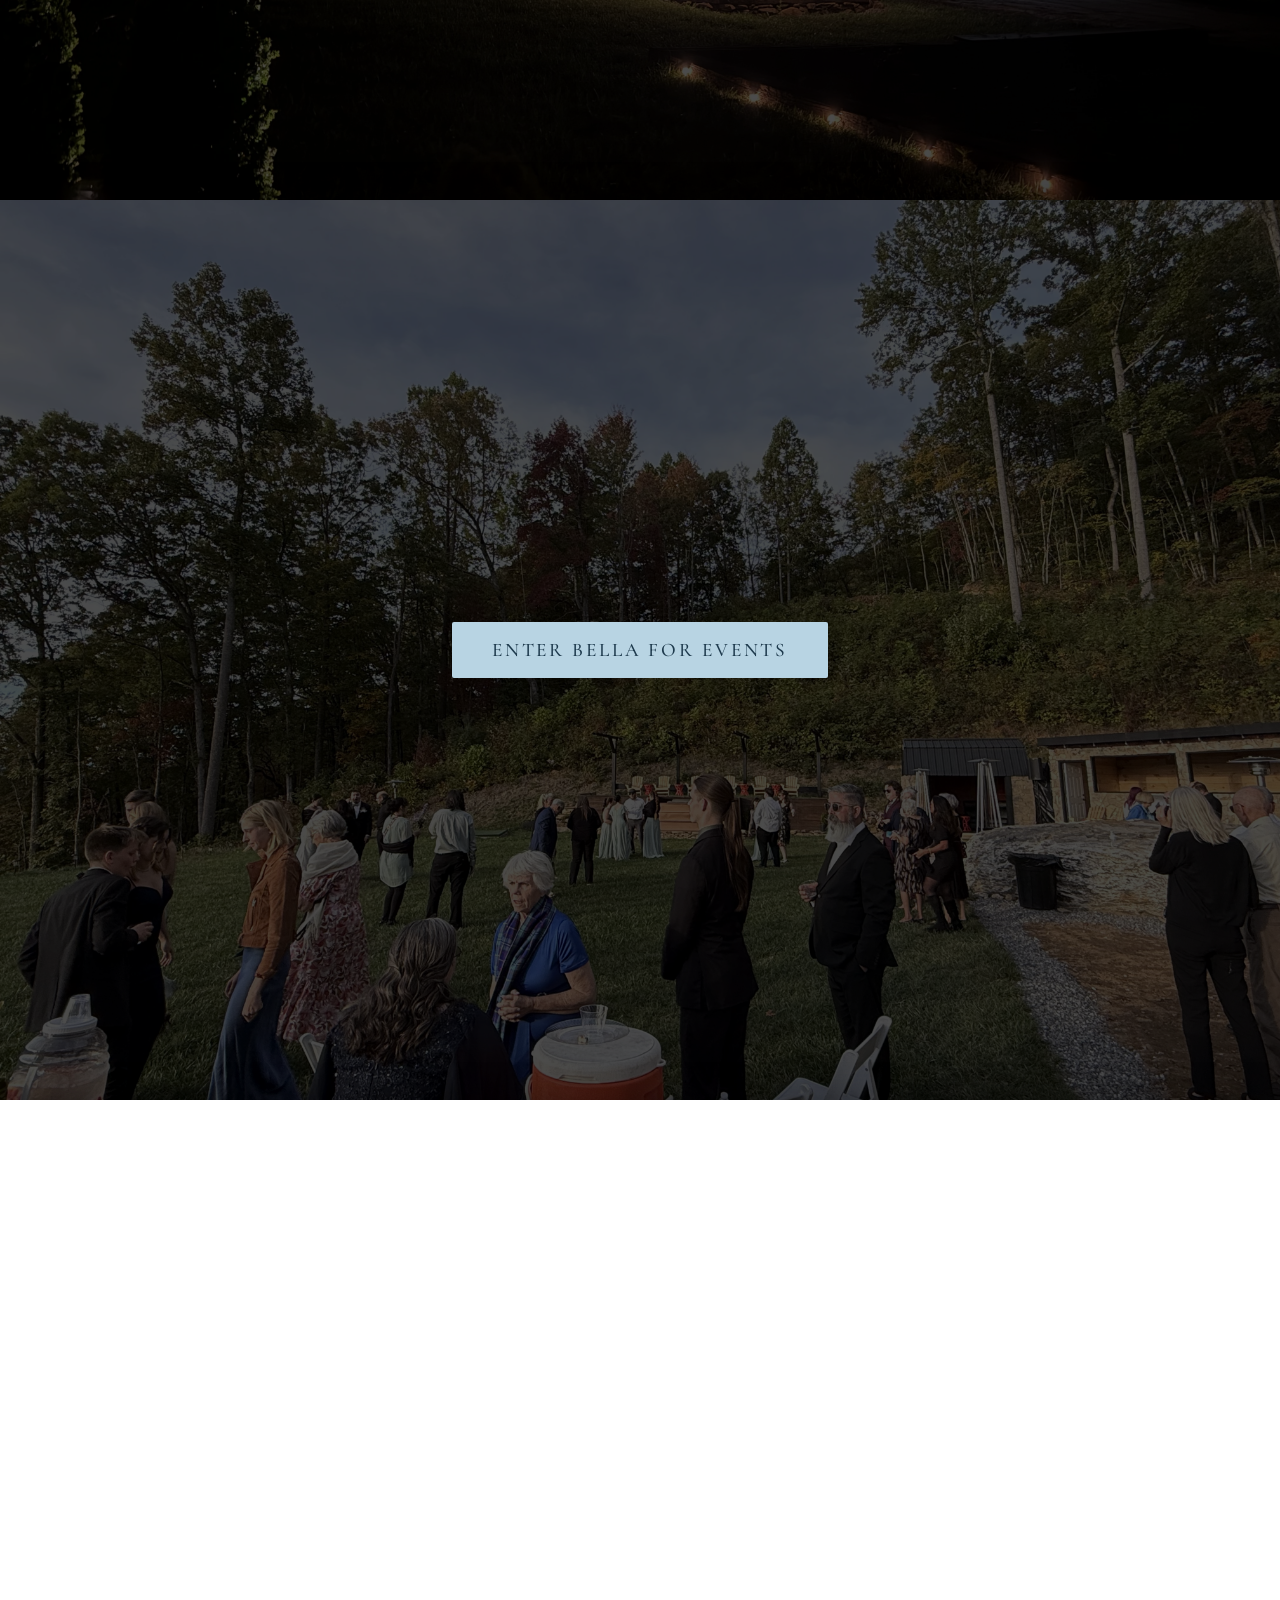
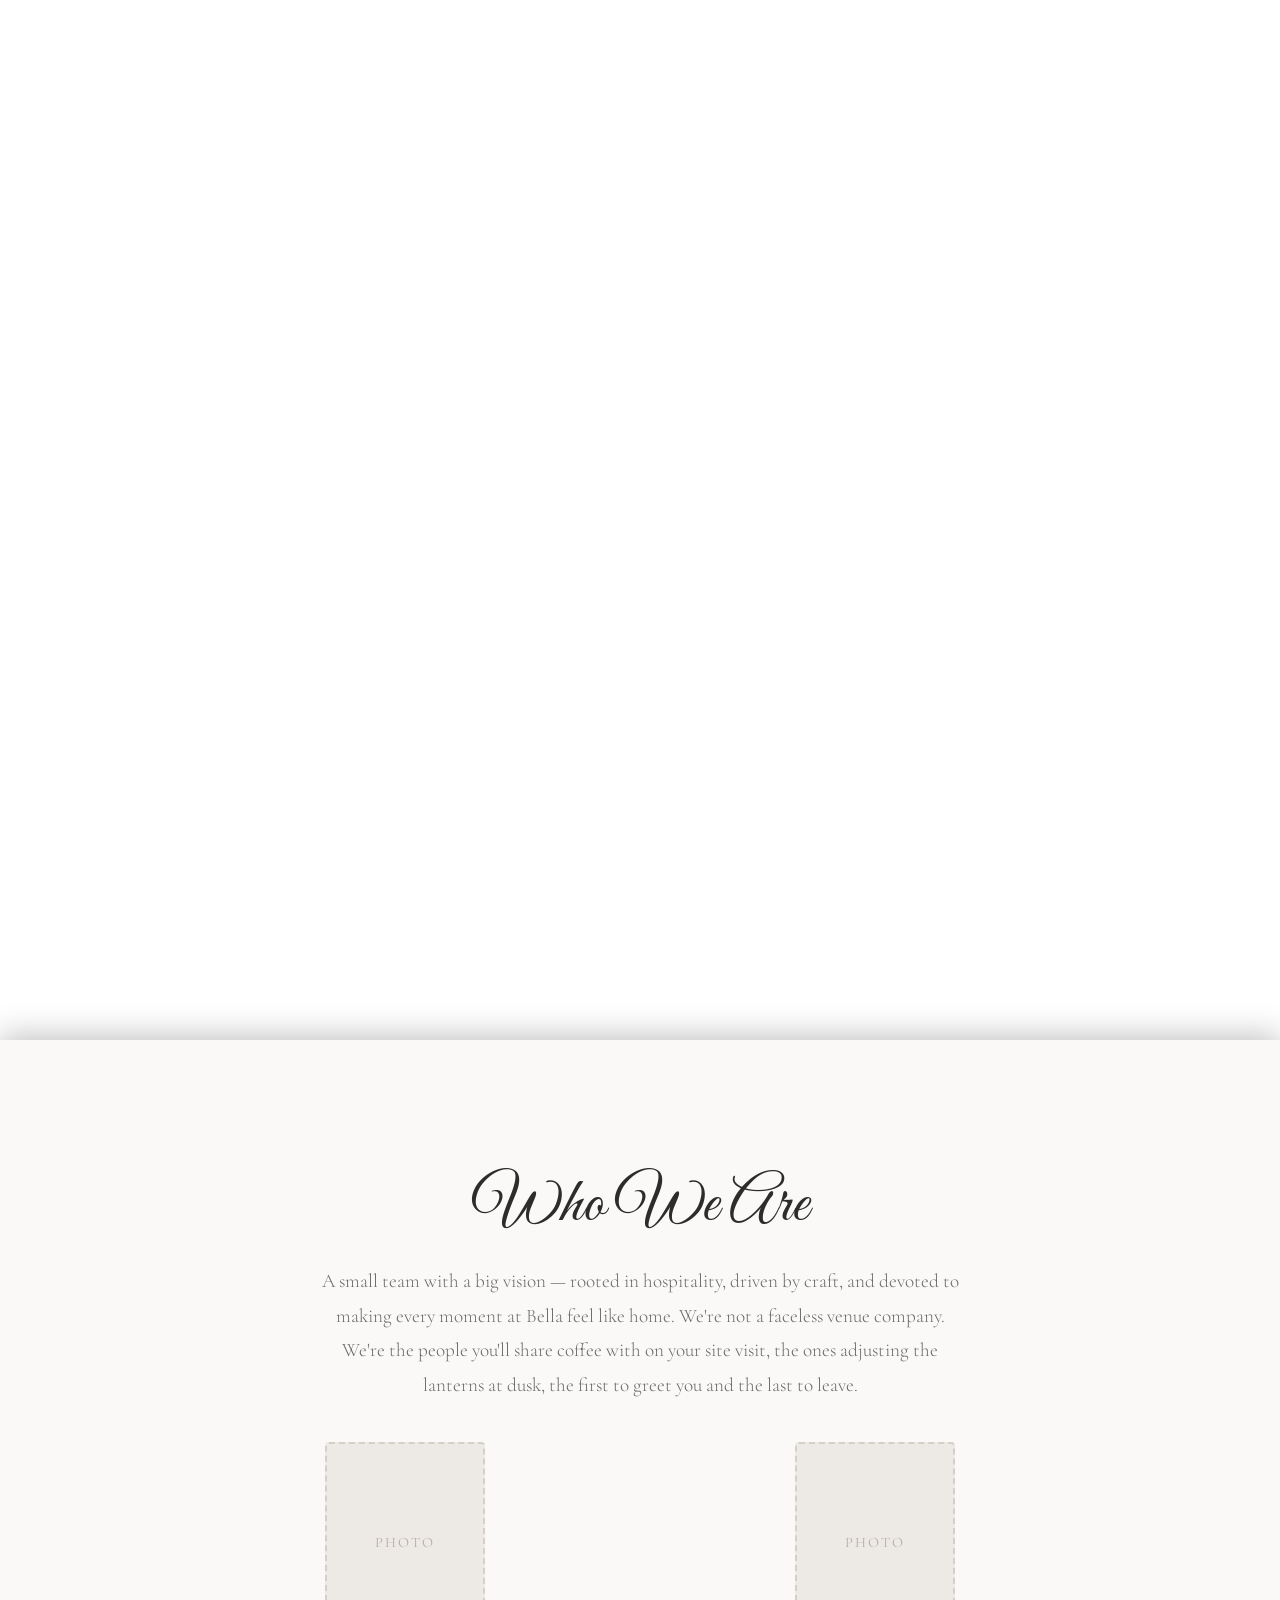
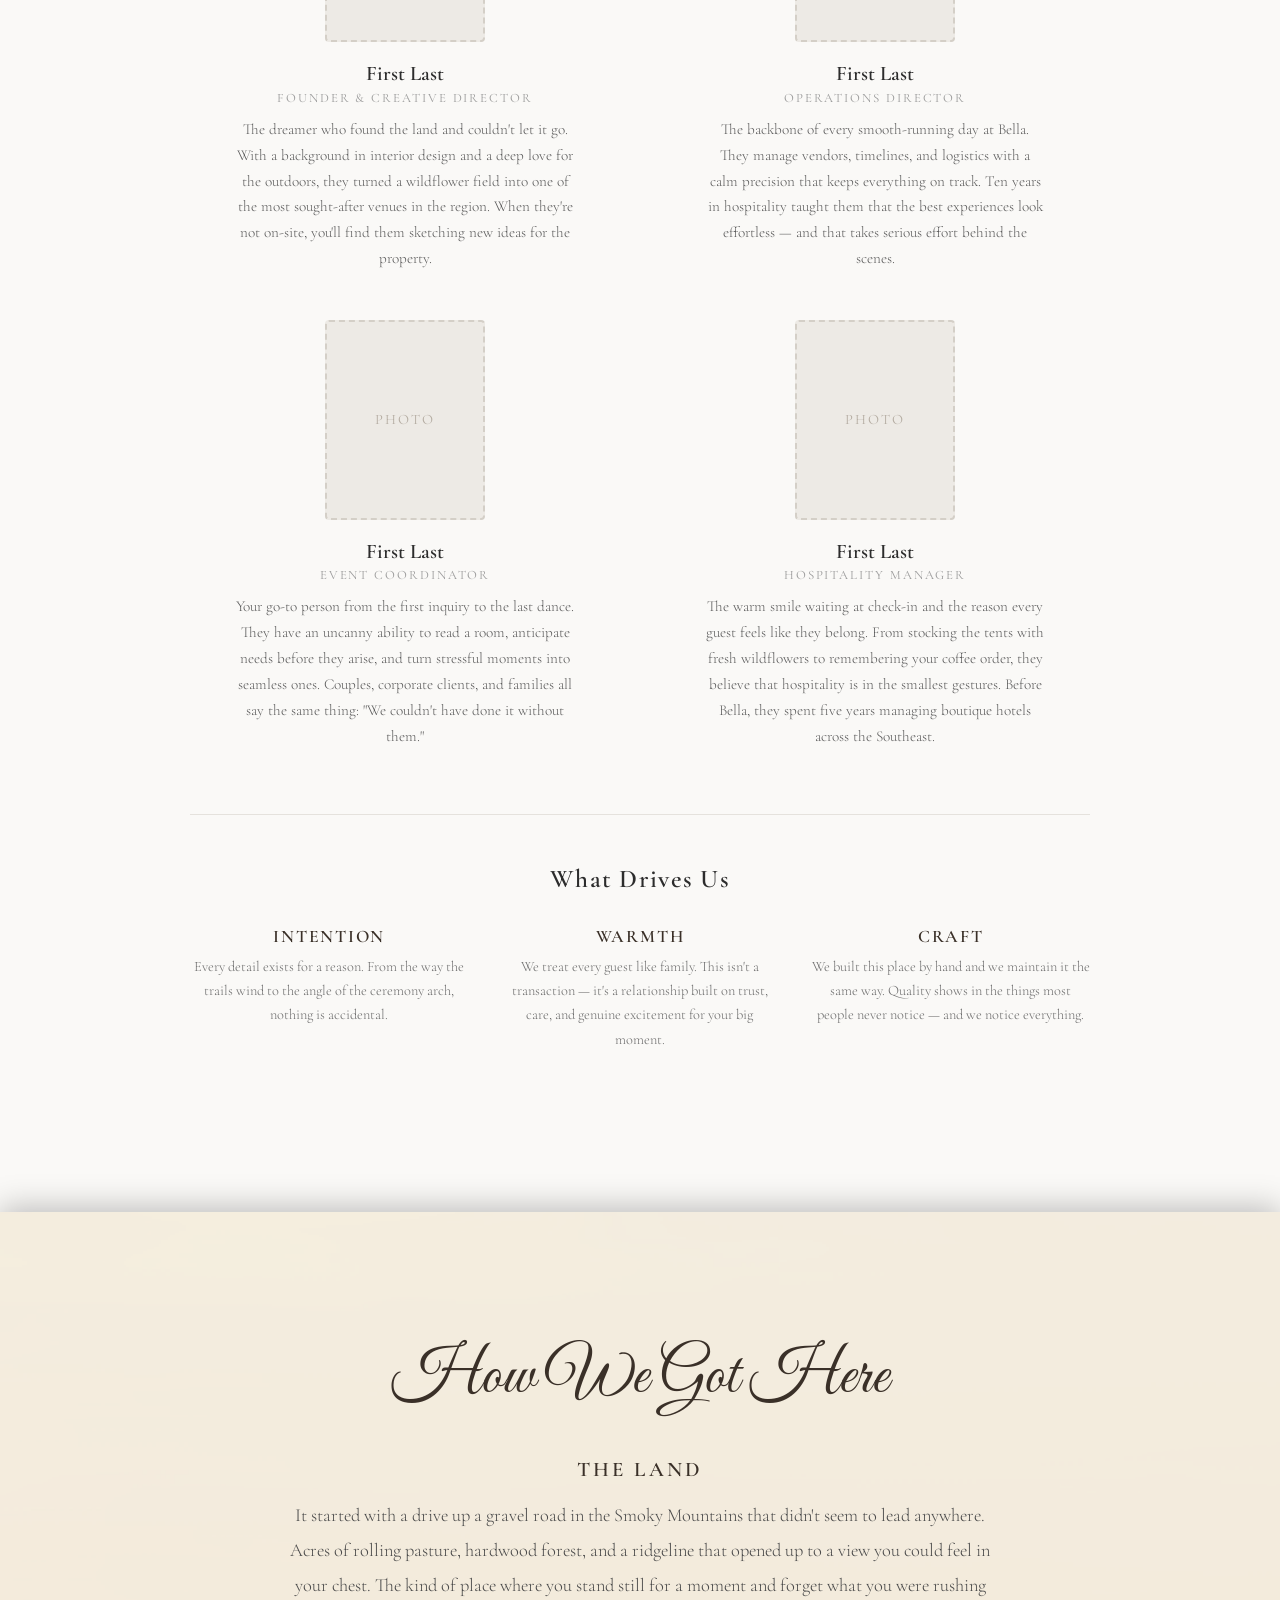
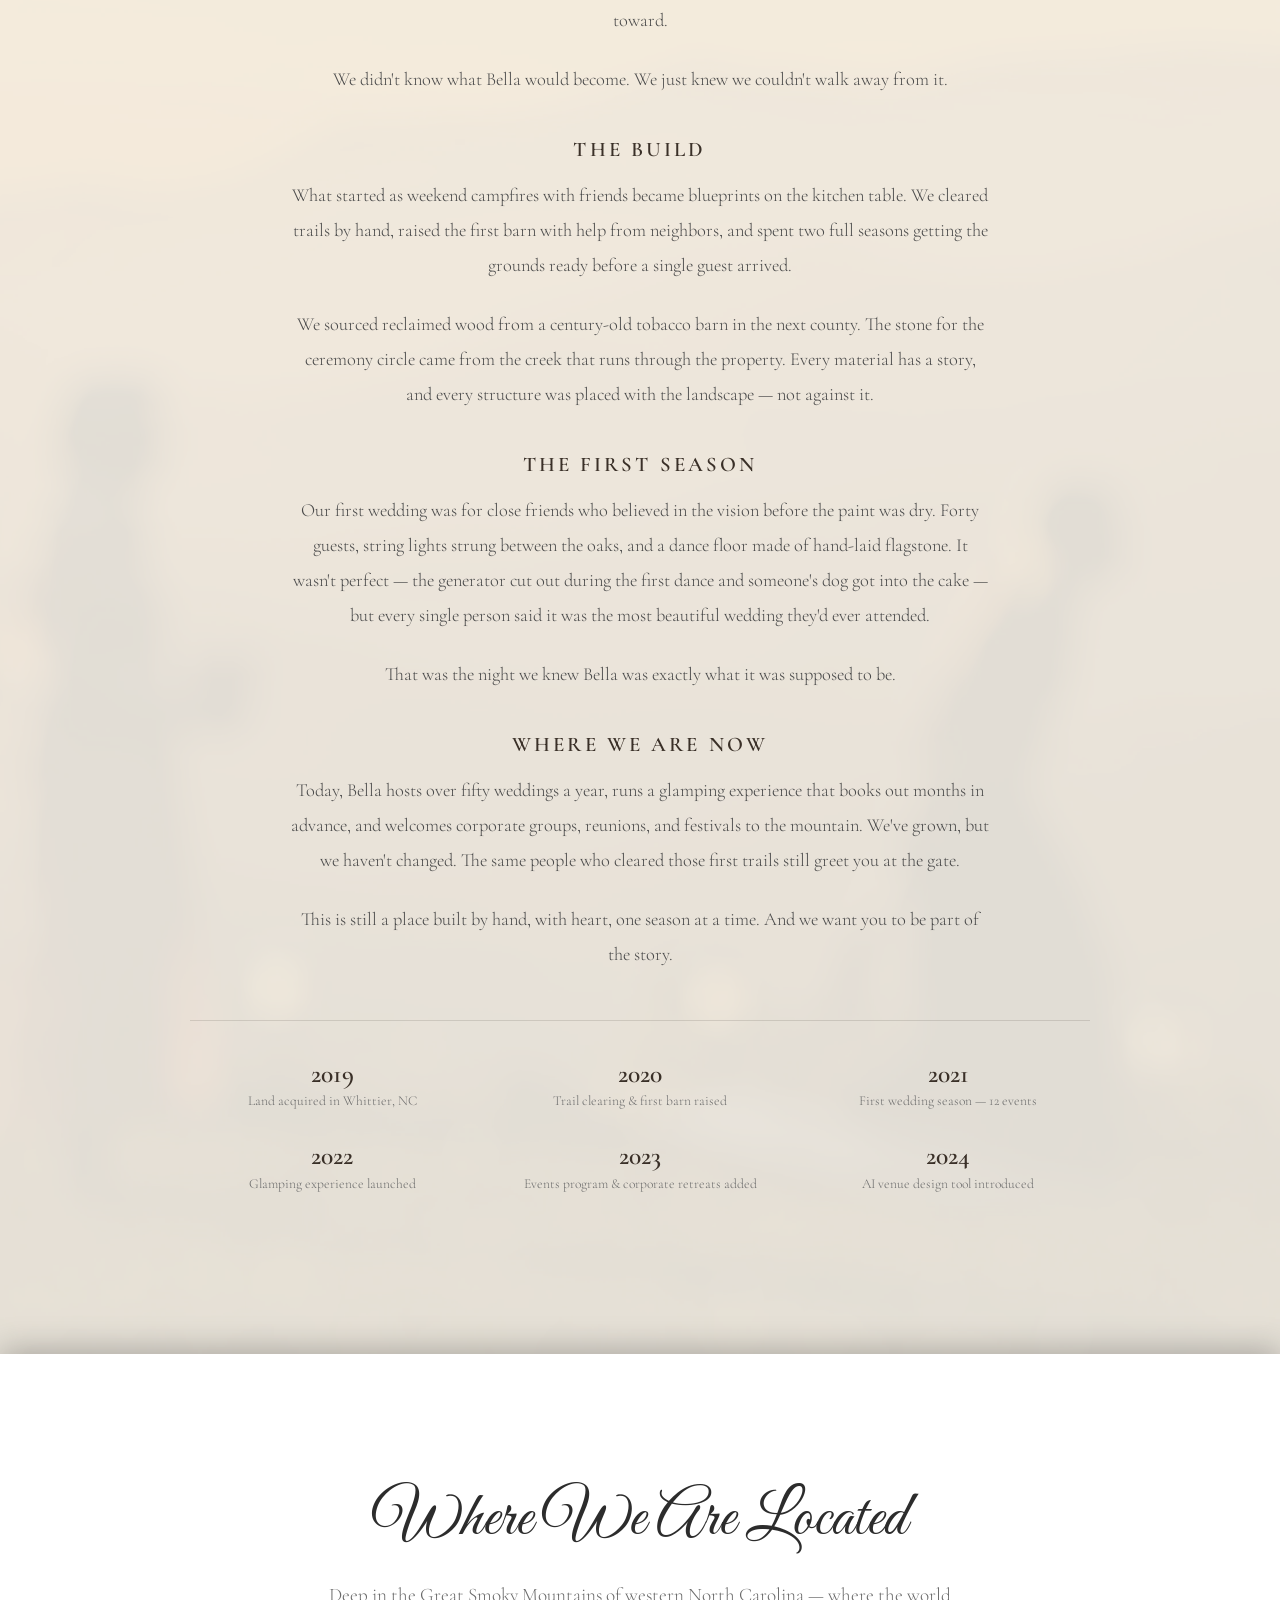
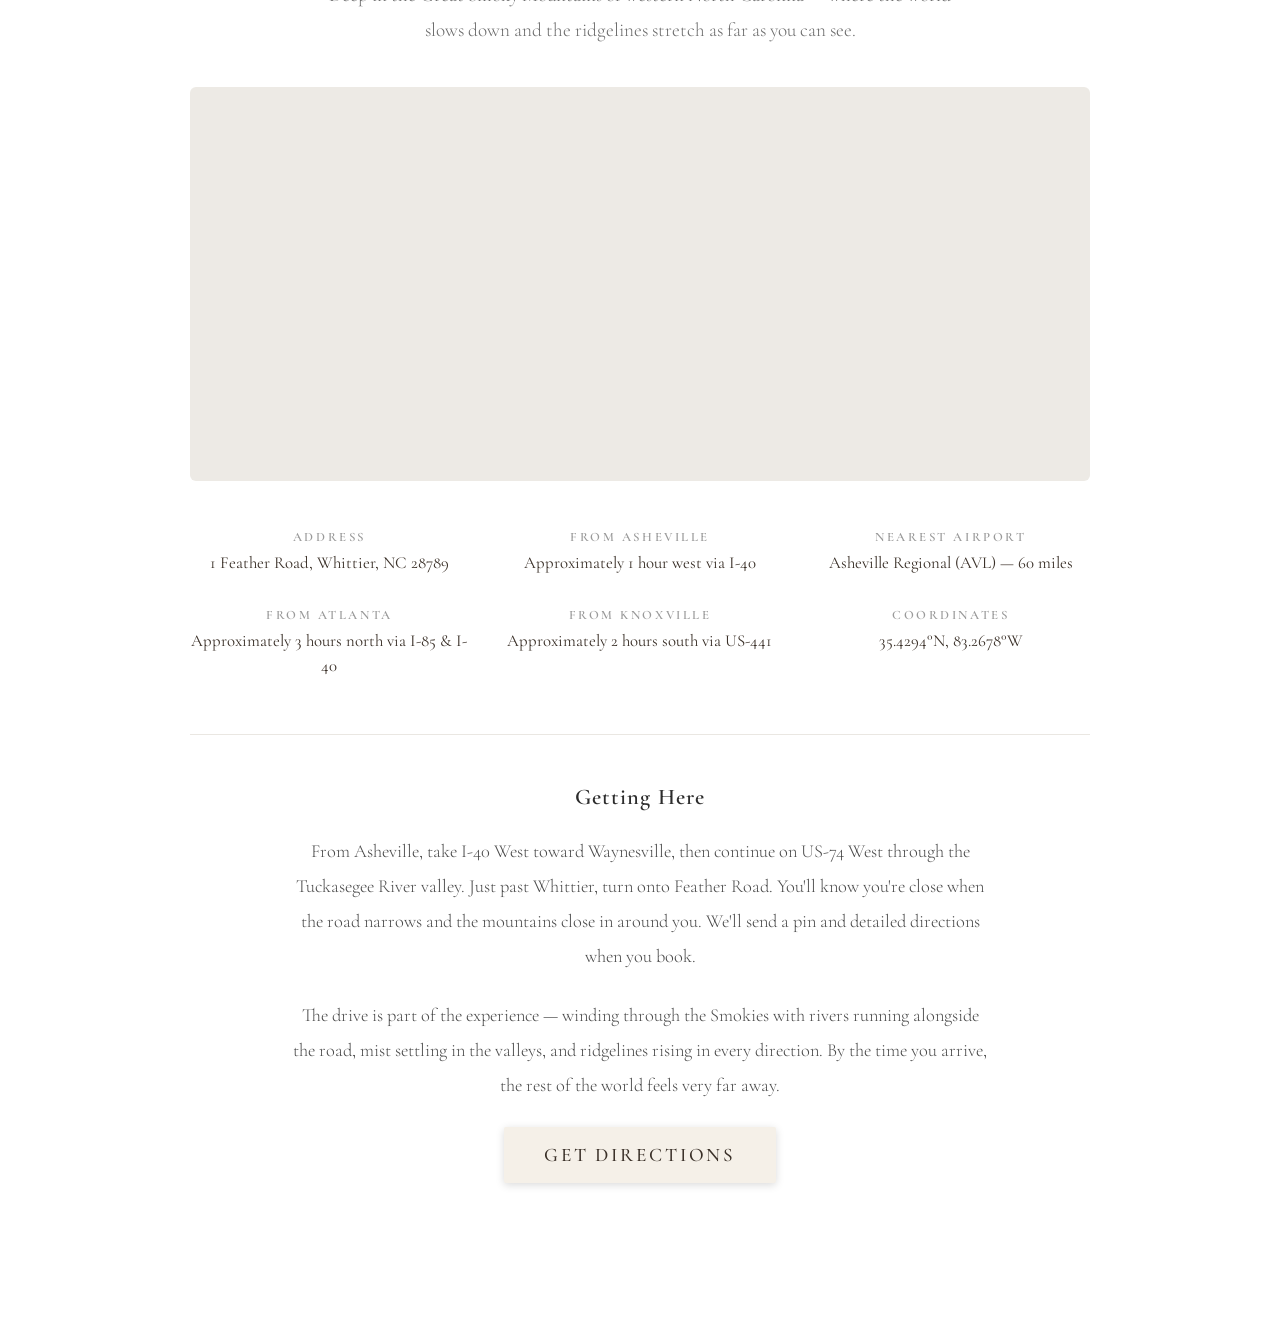
==== commit b60d4e3b: "map" ====
--- a/index.html
+++ b/index.html
@@ -351,7 +351,7 @@
         </p>
         <div class="hp-location__map">
           <iframe
-            src="https://www.google.com/maps/embed?pb=!1m18!1m12!1m3!1d3248.5!2d-83.2697425!3d35.4294298!2m3!1f0!2f0!3f0!3m2!1i1024!2i768!4f13.1!3m3!1m2!1s0x885941bca0c801f3%3A0x28cdac75ee9d4eee!2sBella%20Fiaba%20Venue!5e0!3m2!1sen!2sus!4v1700000000000"
+            src="https://www.google.com/maps/embed?pb=!1m18!1m12!1m3!1d75000!2d-83.2697425!3d35.4294298!2m3!1f0!2f0!3f0!3m2!1i1024!2i768!4f13.1!3m3!1m2!1s0x885941bca0c801f3%3A0x28cdac75ee9d4eee!2sBella%20Fiaba%20Venue!5e0!3m2!1sen!2sus!4v1700000000000"
             width="100%"
             height="100%"
             style="border:0;"
--- a/styles.css
+++ b/styles.css
@@ -147,16 +147,11 @@
   background-position: center;
   background-repeat: no-repeat;
   overflow: hidden;
-  filter: brightness(0.3);
-  transition: filter 0.8s ease;
-}
-
-.section.in-view {
-  filter: brightness(1);
 }
 
 .section--weddings {
   height: 100vh;
+  height: 100svh;
   z-index: 1;
   background-color: #3a3028;
   background-image: url('public/src/img/wedding-backdrop-noblur.webp');
@@ -165,6 +160,7 @@
 
 .section--glamping {
   height: 100vh;
+  height: 100svh;
   z-index: 2;
   box-shadow: 0 -4px 30px rgba(0, 0, 0, 0.25);
   background-color: #2e3325;
@@ -173,19 +169,35 @@
 
 .section--events {
   height: 100vh;
+  height: 100svh;
   z-index: 3;
   box-shadow: 0 -4px 30px rgba(0, 0, 0, 0.25);
   background-color: #252e35;
   background-image: url('public/src/img/event-backdrop.webp');
 }
 
-/* --- Panel overlays --- */
+/* --- Dark overlay (replaces filter:brightness to avoid mobile resize bug) --- */
+.section::before {
+  content: '';
+  position: absolute;
+  inset: 0;
+  background: #000;
+  opacity: 0.7;
+  transition: opacity 0.8s ease;
+  z-index: 1;
+}
+
+.section.in-view::before {
+  opacity: 0;
+}
+
+/* --- Color overlays --- */
 .section__overlay {
   position: absolute;
   inset: 0;
   opacity: 0;
   transition: opacity 0.4s ease;
-  z-index: 1;
+  z-index: 2;
 }
 
 .section.in-view .section__overlay {
@@ -206,7 +218,7 @@
 
 .section__content {
   position: relative;
-  z-index: 2;
+  z-index: 3;
 }
 
 /* --- Wedding button (fixed to viewport center) --- */
@@ -701,8 +713,9 @@
 /* --- Tablet & smaller --- */
 @media (max-width: 768px) {
 
-  /* Header */
+  /* Header — normal flow on mobile, no fixed positioning */
   .site-header {
+    position: relative;
     padding: 1rem 1rem 1rem;
   }
 
@@ -753,6 +766,16 @@
     background-position: center 60%;
   }
 
+  /* Kill all overlay animation on mobile — static only */
+  .section::before {
+    display: none;
+  }
+
+  .section__overlay {
+    opacity: 1;
+    transition: none;
+  }
+
   /* Content sections */
   .hp-section {
     padding: 4rem 1.5rem;
@@ -809,6 +832,7 @@
   .section--glamping,
   .section--events {
     height: 100vh;
+    height: 100svh;
     min-height: 300px;
   }
 }
